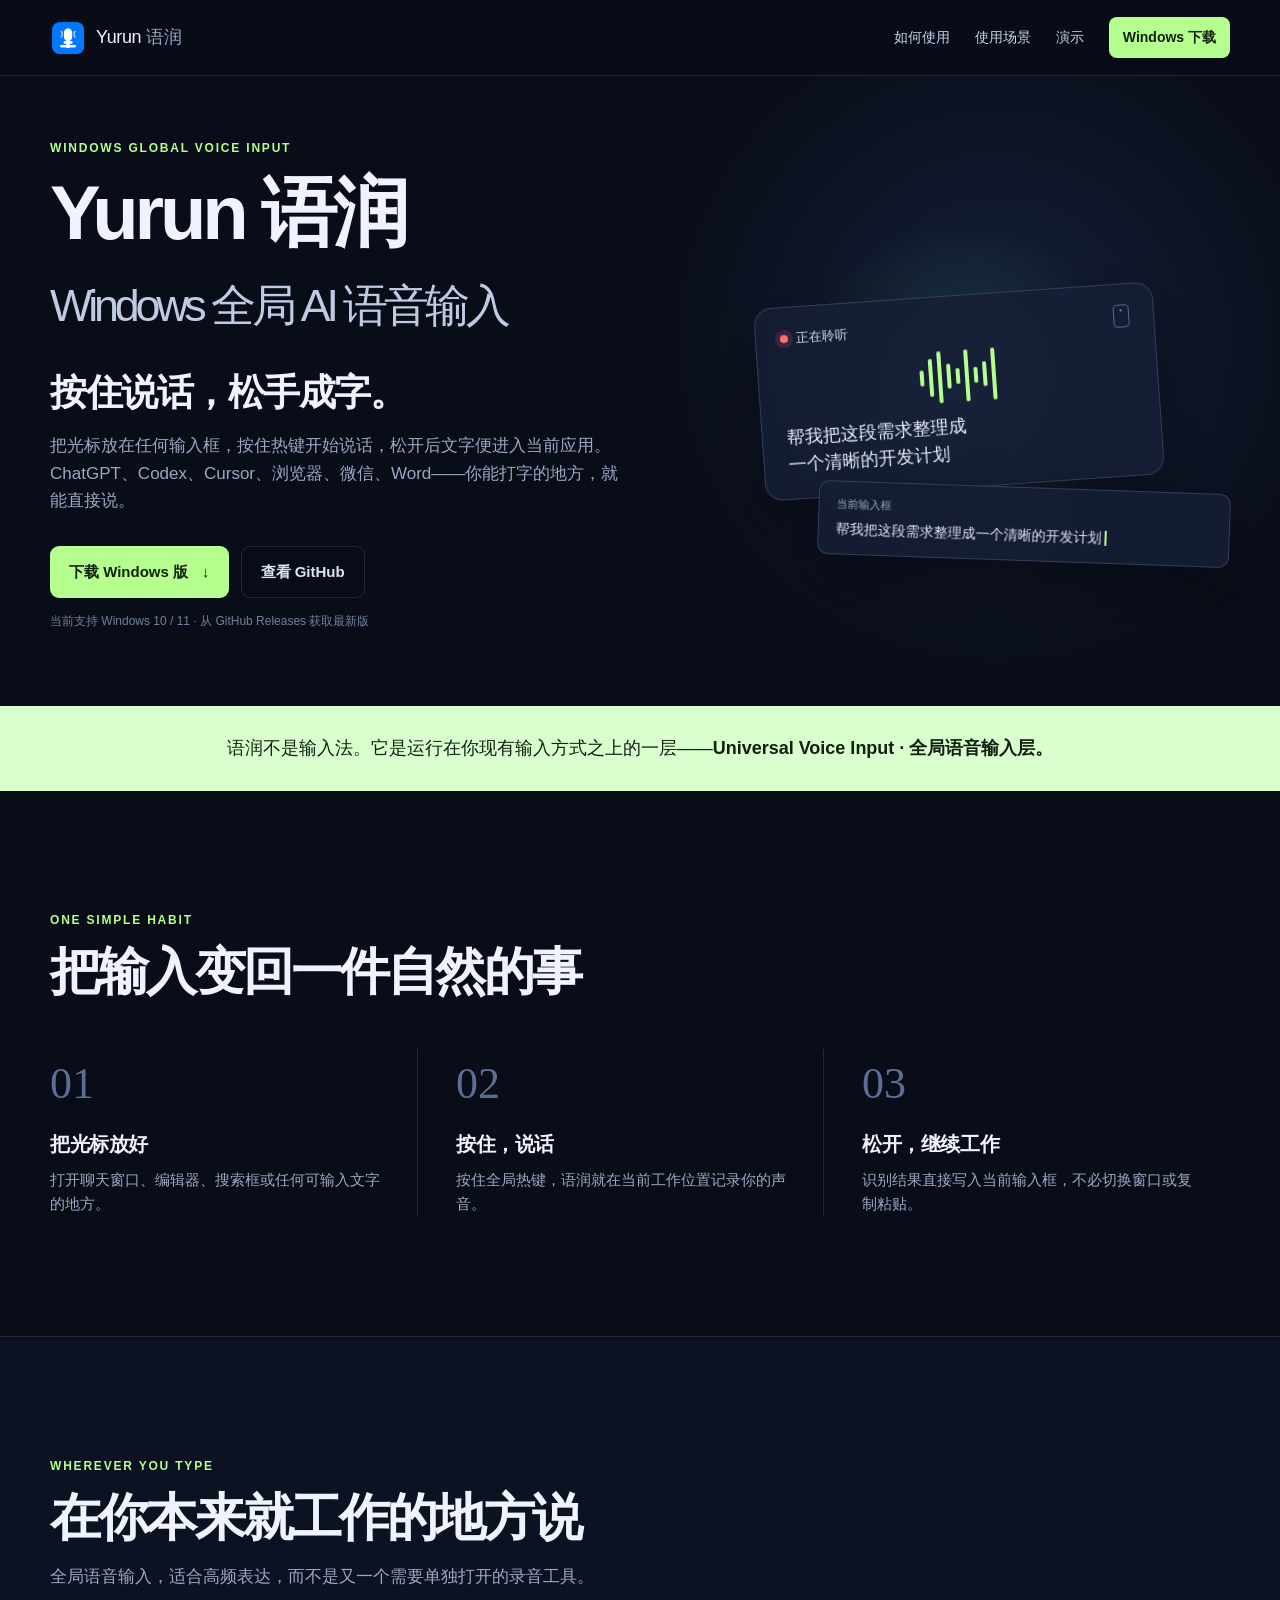
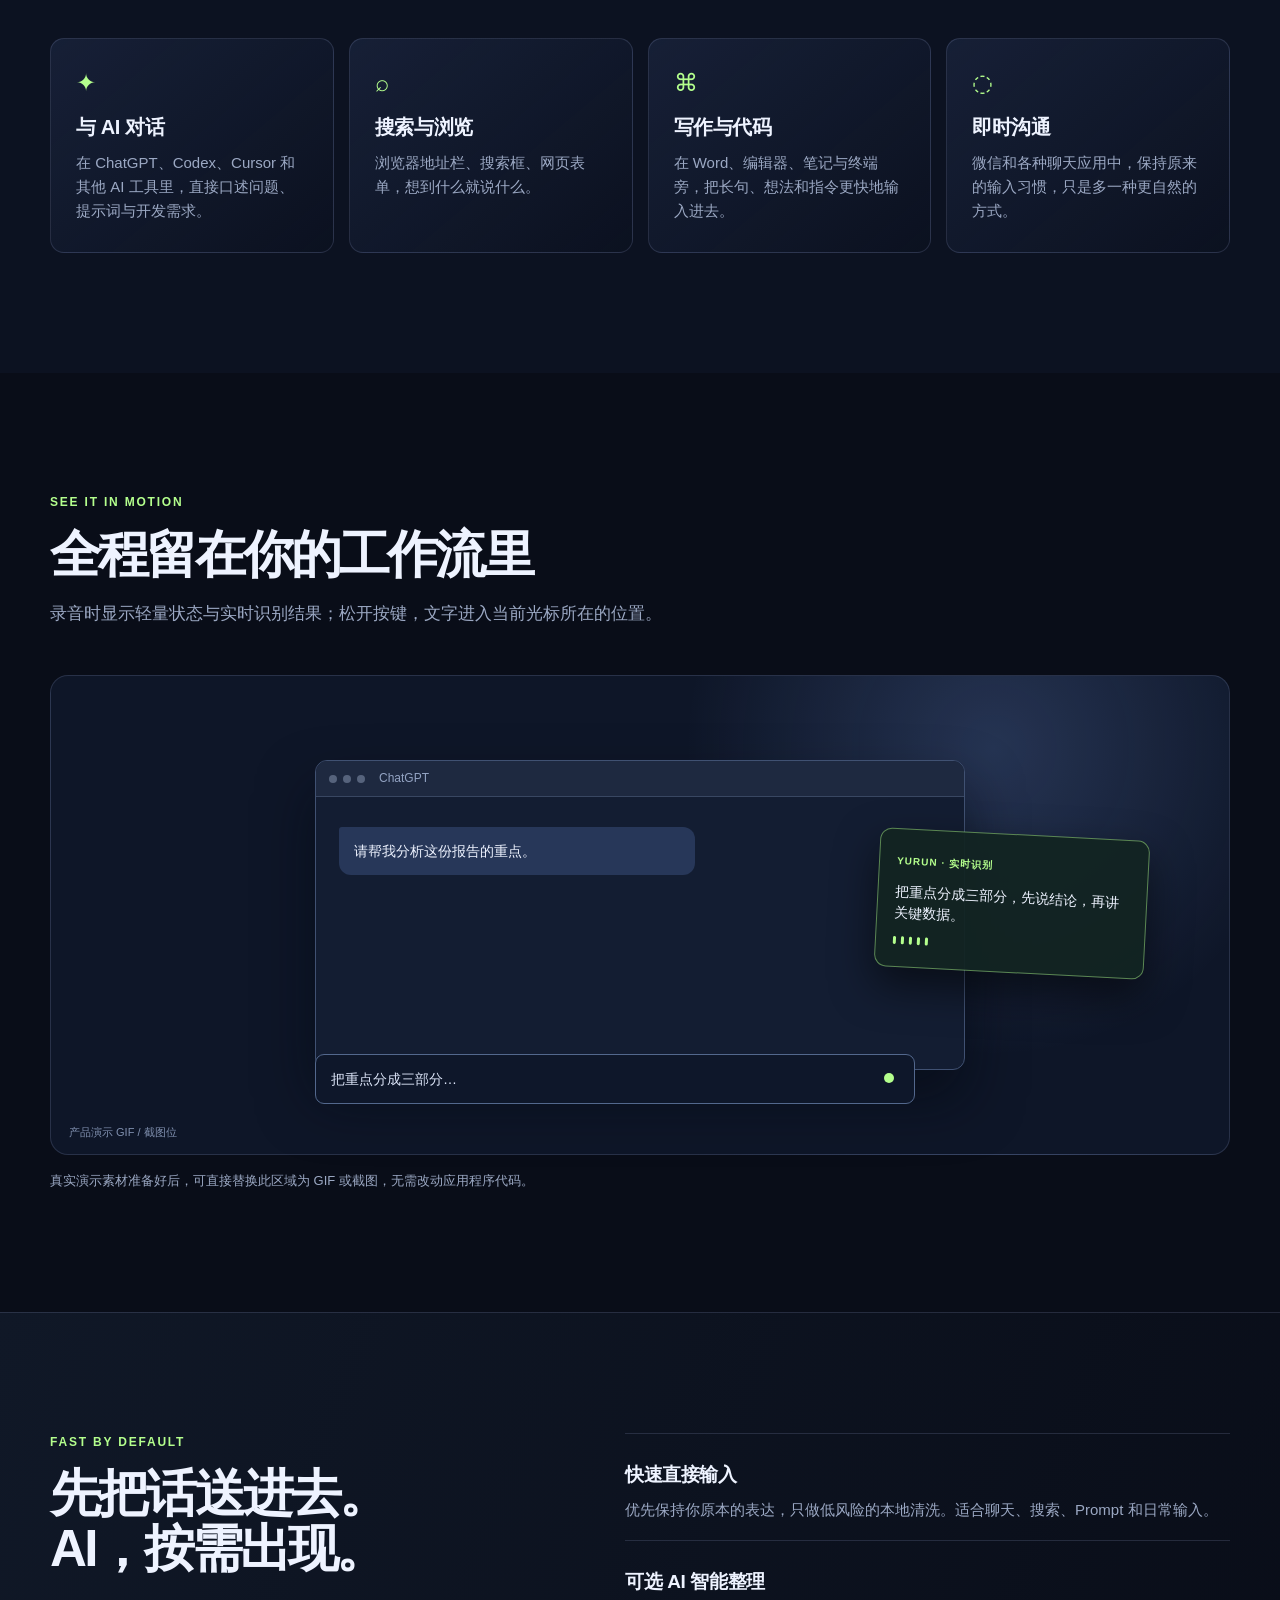
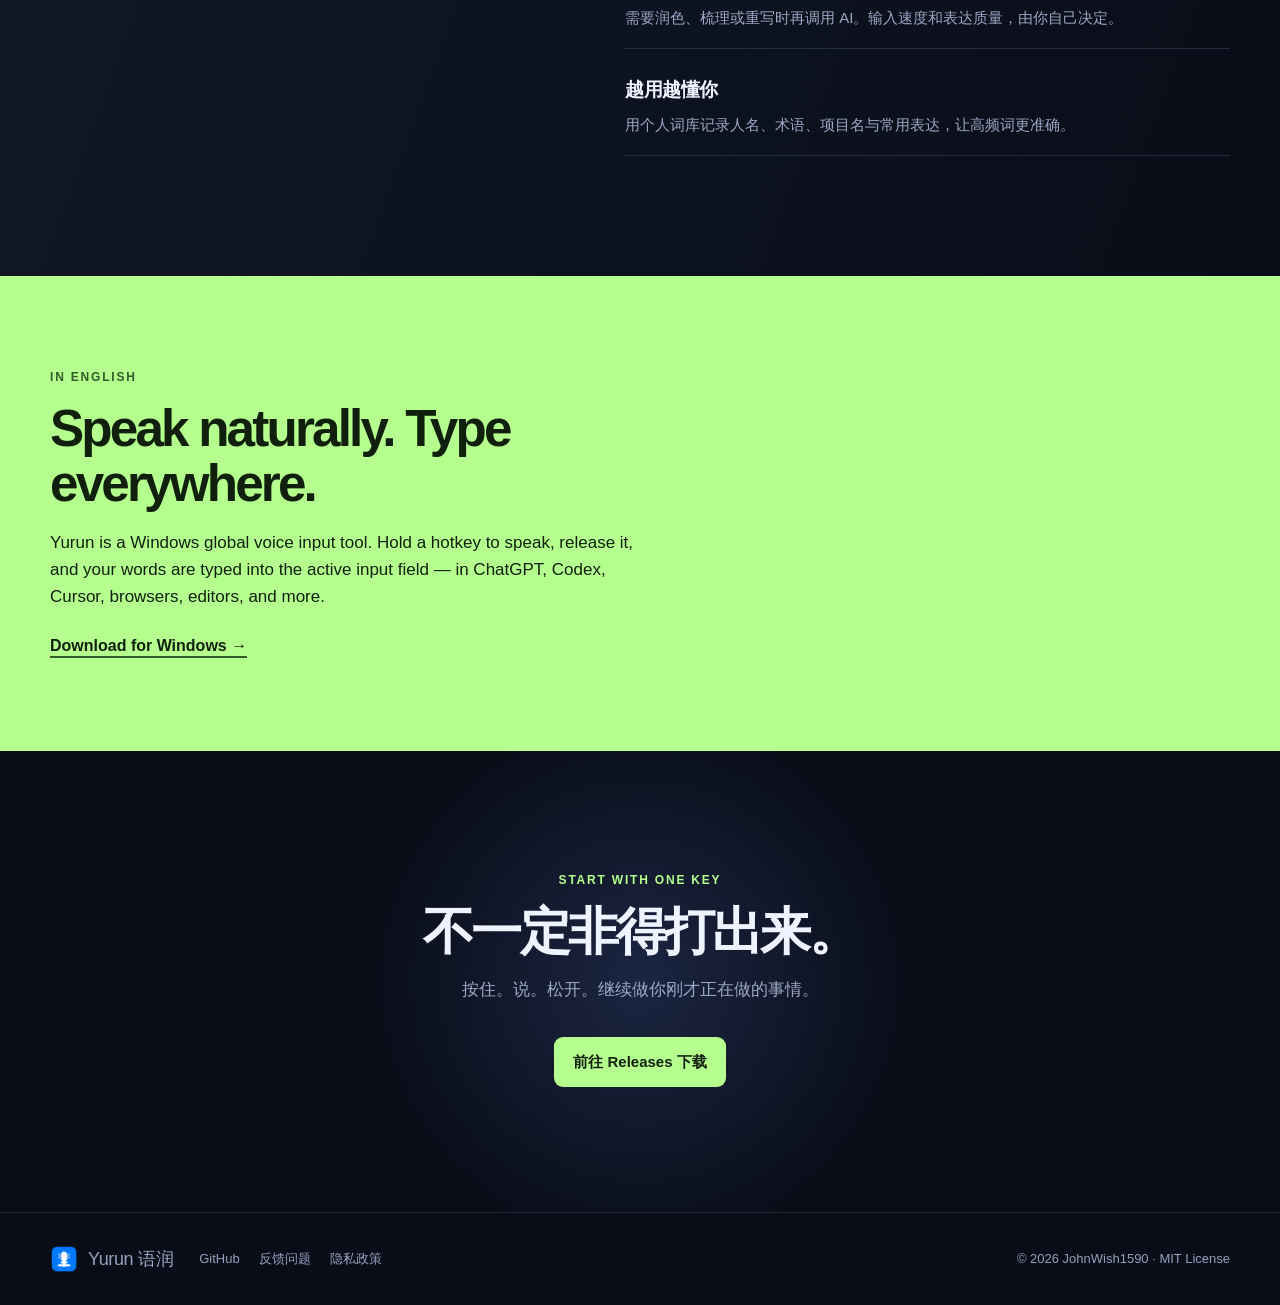
==== website/index.html @ 14eb604f "docs: add GitHub Pages product site" ====
<!doctype html>
<html lang="zh-Hans">
  <head>
    <meta charset="utf-8">
    <meta name="viewport" content="width=device-width, initial-scale=1">
    <meta name="theme-color" content="#0b1020">
    <title>Yurun 语润 — Windows 全局 AI 语音输入</title>
    <meta name="description" content="Yurun 语润是一款 Windows 全局 AI 语音输入工具：按住说话，松手成字。在 ChatGPT、Codex、Cursor、浏览器、微信和任何可输入文字的地方直接使用语音输入。">
    <link rel="canonical" href="https://johnwish1590.github.io/Yurun/">
    <link rel="icon" href="assets/icon.png" type="image/png">
    <meta property="og:type" content="website">
    <meta property="og:site_name" content="Yurun 语润">
    <meta property="og:title" content="Yurun 语润 — Windows 全局 AI 语音输入">
    <meta property="og:description" content="按住说话，松手成字。在 Windows 的任何输入框中使用语音。">
    <meta property="og:url" content="https://johnwish1590.github.io/Yurun/">
    <meta property="og:image" content="https://johnwish1590.github.io/Yurun/assets/icon.png">
    <meta name="twitter:card" content="summary">
    <meta name="twitter:title" content="Yurun 语润 — Windows 全局 AI 语音输入">
    <meta name="twitter:description" content="按住说话，松手成字。在 Windows 的任何输入框中使用语音。">
    <meta name="twitter:image" content="https://johnwish1590.github.io/Yurun/assets/icon.png">
    <link rel="stylesheet" href="styles.css">
    <script type="application/ld+json">
      {
        "@context": "https://schema.org",
        "@type": "SoftwareApplication",
        "name": "Yurun 语润",
        "alternateName": "Yurun",
        "applicationCategory": "UtilitiesApplication",
        "operatingSystem": "Windows 10, Windows 11",
        "description": "A Windows global AI voice input tool. Hold to speak and release to type into the active input field.",
        "url": "https://johnwish1590.github.io/Yurun/",
        "downloadUrl": "https://github.com/JohnWish1590/Yurun/releases/latest",
        "softwareVersion": "1.3.0",
        "image": "https://johnwish1590.github.io/Yurun/assets/icon.png",
        "author": { "@type": "Organization", "name": "JohnWish1590" },
        "license": "https://github.com/JohnWish1590/Yurun/blob/main/LICENSE"
      }
    </script>
  </head>
  <body>
    <header class="site-header">
      <a class="brand" href="#top" aria-label="Yurun 语润首页">
        <img src="assets/icon.png" width="36" height="36" alt="">
        <span>Yurun <b>语润</b></span>
      </a>
      <nav aria-label="主导航">
        <a href="#how-it-works">如何使用</a>
        <a href="#scenes">使用场景</a>
        <a href="#showcase">演示</a>
        <a class="nav-download" href="https://github.com/JohnWish1590/Yurun/releases/latest">Windows 下载</a>
      </nav>
    </header>

    <main id="top">
      <section class="hero" aria-labelledby="hero-title">
        <div class="hero-copy">
          <p class="eyebrow">WINDOWS GLOBAL VOICE INPUT</p>
          <h1 id="hero-title">Yurun 语润<br><span>Windows 全局 AI 语音输入</span></h1>
          <p class="tagline">按住说话，松手成字。</p>
          <p class="lede">把光标放在任何输入框，按住热键开始说话，松开后文字便进入当前应用。ChatGPT、Codex、Cursor、浏览器、微信、Word——你能打字的地方，就能直接说。</p>
          <div class="hero-actions">
            <a class="button button-primary" href="https://github.com/JohnWish1590/Yurun/releases/latest">下载 Windows 版 <span aria-hidden="true">↓</span></a>
            <a class="button button-secondary" href="https://github.com/JohnWish1590/Yurun">查看 GitHub</a>
          </div>
          <p class="fine-print">当前支持 Windows 10 / 11 · 从 GitHub Releases 获取最新版</p>
        </div>
        <div class="hero-visual" aria-label="Yurun 语音输入过程示意">
          <div class="aurora"></div>
          <div class="voice-card">
            <div class="card-top"><span class="record-dot"></span> 正在聆听 <span class="hotkey">`</span></div>
            <div class="wave" aria-hidden="true"><i></i><i></i><i></i><i></i><i></i><i></i><i></i><i></i><i></i></div>
            <p>帮我把这段需求整理成<br>一个清晰的开发计划</p>
          </div>
          <div class="input-card"><span class="input-label">当前输入框</span><span>帮我把这段需求整理成一个清晰的开发计划<span class="cursor"></span></span></div>
        </div>
      </section>

      <section class="principle" aria-label="产品定位">
        <p>语润不是输入法。它是运行在你现有输入方式之上的一层——<strong>Universal Voice Input · 全局语音输入层。</strong></p>
      </section>

      <section id="how-it-works" class="section steps" aria-labelledby="steps-title">
        <div class="section-heading"><p class="eyebrow">ONE SIMPLE HABIT</p><h2 id="steps-title">把输入变回一件自然的事</h2></div>
        <ol>
          <li><span>01</span><h3>把光标放好</h3><p>打开聊天窗口、编辑器、搜索框或任何可输入文字的地方。</p></li>
          <li><span>02</span><h3>按住，说话</h3><p>按住全局热键，语润就在当前工作位置记录你的声音。</p></li>
          <li><span>03</span><h3>松开，继续工作</h3><p>识别结果直接写入当前输入框，不必切换窗口或复制粘贴。</p></li>
        </ol>
      </section>

      <section id="scenes" class="section scenes" aria-labelledby="scenes-title">
        <div class="section-heading"><p class="eyebrow">WHEREVER YOU TYPE</p><h2 id="scenes-title">在你本来就工作的地方说</h2><p>全局语音输入，适合高频表达，而不是又一个需要单独打开的录音工具。</p></div>
        <div class="scene-grid">
          <article><span class="scene-icon">✦</span><h3>与 AI 对话</h3><p>在 ChatGPT、Codex、Cursor 和其他 AI 工具里，直接口述问题、提示词与开发需求。</p></article>
          <article><span class="scene-icon">⌕</span><h3>搜索与浏览</h3><p>浏览器地址栏、搜索框、网页表单，想到什么就说什么。</p></article>
          <article><span class="scene-icon">⌘</span><h3>写作与代码</h3><p>在 Word、编辑器、笔记与终端旁，把长句、想法和指令更快地输入进去。</p></article>
          <article><span class="scene-icon">◌</span><h3>即时沟通</h3><p>微信和各种聊天应用中，保持原来的输入习惯，只是多一种更自然的方式。</p></article>
        </div>
      </section>

      <section id="showcase" class="section showcase" aria-labelledby="showcase-title">
        <div class="section-heading"><p class="eyebrow">SEE IT IN MOTION</p><h2 id="showcase-title">全程留在你的工作流里</h2><p>录音时显示轻量状态与实时识别结果；松开按键，文字进入当前光标所在的位置。</p></div>
        <div class="showcase-frame">
          <!-- Replace this demo panel with website/assets/yurun-demo.gif when a product recording is available. -->
          <div class="demo-window">
            <div class="window-bar"><span></span><span></span><span></span><b>ChatGPT</b></div>
            <div class="chat-bubble">请帮我分析这份报告的重点。</div>
            <div class="demo-composer"><span>把重点分成三部分…</span><i></i></div>
          </div>
          <div class="floating-transcript"><small>YURUN · 实时识别</small><p>把重点分成三部分，先说结论，再讲关键数据。</p><div class="mini-wave"><i></i><i></i><i></i><i></i><i></i></div></div>
          <p class="media-note">产品演示 GIF / 截图位</p>
        </div>
        <p class="caption">真实演示素材准备好后，可直接替换此区域为 GIF 或截图，无需改动应用程序代码。</p>
      </section>

      <section class="section modes" aria-labelledby="modes-title">
        <div><p class="eyebrow">FAST BY DEFAULT</p><h2 id="modes-title">先把话送进去。<br>AI，按需出现。</h2></div>
        <div class="mode-list"><article><h3>快速直接输入</h3><p>优先保持你原本的表达，只做低风险的本地清洗。适合聊天、搜索、Prompt 和日常输入。</p></article><article><h3>可选 AI 智能整理</h3><p>需要润色、梳理或重写时再调用 AI。输入速度和表达质量，由你自己决定。</p></article><article><h3>越用越懂你</h3><p>用个人词库记录人名、术语、项目名与常用表达，让高频词更准确。</p></article></div>
      </section>

      <section class="english" lang="en" aria-labelledby="english-title">
        <p class="eyebrow">IN ENGLISH</p><h2 id="english-title">Speak naturally. Type everywhere.</h2><p>Yurun is a Windows global voice input tool. Hold a hotkey to speak, release it, and your words are typed into the active input field — in ChatGPT, Codex, Cursor, browsers, editors, and more.</p>
        <a href="https://github.com/JohnWish1590/Yurun/releases/latest">Download for Windows <span aria-hidden="true">→</span></a>
      </section>

      <section class="cta" aria-labelledby="cta-title"><p class="eyebrow">START WITH ONE KEY</p><h2 id="cta-title">不一定非得打出来。</h2><p>按住。说。松开。继续做你刚才正在做的事情。</p><a class="button button-primary" href="https://github.com/JohnWish1590/Yurun/releases/latest">前往 Releases 下载</a></section>
    </main>
    <footer><a class="brand" href="#top"><img src="assets/icon.png" width="28" height="28" alt=""><span>Yurun <b>语润</b></span></a><div><a href="https://github.com/JohnWish1590/Yurun">GitHub</a><a href="https://github.com/JohnWish1590/Yurun/issues">反馈问题</a><a href="https://github.com/JohnWish1590/Yurun/blob/main/PRIVACY.md">隐私政策</a></div><p>© 2026 JohnWish1590 · MIT License</p></footer>
  </body>
</html>
---- website/styles.css ----
:root{--ink:#eef3ff;--muted:#9ba8c3;--line:rgba(184,202,255,.15);--bg:#090d18;--surface:#111827;--lime:#b4ff8d;--blue:#82aaff}*{box-sizing:border-box}html{scroll-behavior:smooth}body{margin:0;background:var(--bg);color:var(--ink);font-family:"Segoe UI","Microsoft YaHei",sans-serif;line-height:1.6}a{color:inherit;text-decoration:none}.site-header,main>section,footer{padding-left:max(24px,calc((100vw - 1180px)/2));padding-right:max(24px,calc((100vw - 1180px)/2))}.site-header{height:76px;display:flex;align-items:center;justify-content:space-between;border-bottom:1px solid var(--line);background:rgba(9,13,24,.85);backdrop-filter:blur(14px);position:sticky;z-index:5;top:0}.brand{display:inline-flex;align-items:center;gap:10px;font-size:18px;letter-spacing:-.02em}.brand img{border-radius:9px}.brand b{font-weight:500;color:var(--muted)}nav{display:flex;align-items:center;gap:25px;font-size:14px;color:#c8d3ec}nav a:not(.nav-download):hover,footer a:hover{color:var(--lime)}.nav-download{padding:9px 14px;background:var(--lime);color:#10200d;border-radius:8px;font-weight:700}.hero{min-height:630px;display:grid;grid-template-columns:1.05fr .95fr;gap:40px;align-items:center;overflow:hidden;background:radial-gradient(circle at 78% 42%,rgba(68,103,191,.2),transparent 33%)}.hero-copy{max-width:640px}.eyebrow{color:var(--lime);font-size:12px;letter-spacing:.15em;font-weight:700;margin:0 0 14px}.hero h1,.section h2,.english h2,.cta h2{margin:0;letter-spacing:-.055em;line-height:1.08}.hero h1{font-size:clamp(46px,6vw,76px)}.hero h1 span{color:#bfcbe2;font-size:.59em;font-weight:500}.tagline{font-size:clamp(26px,3vw,37px);letter-spacing:-.04em;margin:27px 0 10px;font-weight:650}.lede{color:var(--muted);font-size:17px;max-width:570px;margin:0}.hero-actions{display:flex;gap:12px;margin-top:32px;flex-wrap:wrap}.button{display:inline-flex;gap:14px;align-items:center;justify-content:center;border-radius:9px;padding:13px 19px;font-weight:700;font-size:15px;transition:transform .2s}.button:hover{transform:translateY(-2px)}.button-primary{background:var(--lime);color:#13200e}.button-secondary{border:1px solid var(--line);color:#dce5f8}.fine-print{font-size:12px;color:#73819e;margin-top:14px}.hero-visual{height:420px;position:relative;display:grid;place-items:center}.aurora{position:absolute;width:360px;height:360px;border-radius:50%;background:radial-gradient(circle,rgba(120,165,255,.3),rgba(92,255,175,.08) 35%,transparent 68%);filter:blur(4px)}.voice-card,.input-card{position:relative;border:1px solid rgba(193,211,255,.18);background:rgba(20,29,51,.9);box-shadow:0 25px 70px rgba(0,0,0,.42);backdrop-filter:blur(18px)}.voice-card{width:min(400px,90%);border-radius:18px;padding:20px 24px;transform:rotate(-4deg)}.card-top{display:flex;gap:8px;align-items:center;font-size:13px;color:#d5ddf1}.record-dot{height:8px;width:8px;border-radius:50%;background:#ff7171;box-shadow:0 0 0 5px rgba(255,113,113,.14)}.hotkey{margin-left:auto;border:1px solid #596685;border-radius:4px;padding:0 5px}.wave,.mini-wave{height:52px;display:flex;align-items:center;justify-content:center;gap:5px;margin:11px 0}.wave i,.mini-wave i{display:block;width:4px;background:var(--lime);border-radius:8px;animation:pulse 1.1s infinite alternate}.wave i:nth-child(2n){height:38px;animation-delay:.2s}.wave i:nth-child(3n){height:52px;animation-delay:.45s}.wave i:nth-child(4n){height:25px;animation-delay:.65s}.wave i{height:16px}.voice-card p{margin:4px 0 0;font-size:18px;line-height:1.5}.input-card{position:absolute;right:0;bottom:40px;width:76%;padding:14px 17px;border-radius:11px;font-size:14px;color:#e4eafa;transform:rotate(2deg)}.input-label{display:block;color:var(--muted);font-size:11px;margin-bottom:4px}.cursor{display:inline-block;height:15px;border-left:2px solid var(--lime);margin-left:3px;vertical-align:-3px;animation:blink .8s infinite}.principle{background:#d9ffcf;color:#11200f;padding-top:28px;padding-bottom:28px;text-align:center;font-size:18px}.principle p{max-width:870px;margin:0 auto}.section{padding-top:120px;padding-bottom:120px}.section-heading{max-width:650px}.section h2,.english h2,.cta h2{font-size:clamp(34px,4vw,54px)}.section-heading>p:last-child{color:var(--muted);font-size:17px;margin:18px 0 0}.steps{border-bottom:1px solid var(--line)}.steps ol{padding:50px 0 0;margin:0;display:grid;grid-template-columns:repeat(3,1fr);gap:38px;list-style:none}.steps li{padding-right:25px;border-right:1px solid var(--line)}.steps li:last-child{border:0}.steps li>span{font-family:Georgia,serif;font-size:44px;color:#5c6e95}.steps h3,.scene-grid h3,.mode-list h3{margin:8px 0;font-size:20px;letter-spacing:-.02em}.steps li p,.scene-grid p,.mode-list p{margin:0;color:var(--muted);font-size:15px}.scenes{background:#0c1221}.scene-grid{display:grid;grid-template-columns:repeat(4,1fr);gap:15px;margin-top:48px}.scene-grid article{border:1px solid var(--line);border-radius:14px;padding:25px;min-height:215px;background:linear-gradient(140deg,rgba(53,72,117,.26),rgba(9,13,24,.1))}.scene-icon{color:var(--lime);font-size:24px}.showcase{overflow:hidden}.showcase-frame{height:480px;position:relative;margin-top:48px;border-radius:18px;border:1px solid var(--line);background:radial-gradient(circle at 80% 15%,rgba(131,171,255,.2),transparent 30%),#0e1628;display:flex;align-items:center;justify-content:center}.demo-window{height:310px;width:min(650px,82%);border:1px solid #405172;border-radius:12px;background:#131d32;box-shadow:0 30px 55px #04071080;overflow:hidden}.window-bar{height:36px;background:#1e2940;border-bottom:1px solid #394762;color:#93a3c2;font-size:12px;display:flex;align-items:center;gap:6px;padding:0 13px}.window-bar span{width:8px;height:8px;background:#56637c;border-radius:50%}.window-bar b{font-weight:500;margin-left:8px}.chat-bubble{margin:30px 23px;width:55%;padding:13px 15px;background:#273759;border-radius:3px 12px 12px 12px;font-size:14px}.demo-composer{position:absolute;bottom:50px;left:calc(50% - min(325px,41%));width:min(600px,74%);border:1px solid #53688d;border-radius:9px;background:#0e172a;color:#dce5f8;padding:13px 15px;font-size:14px}.demo-composer i{float:right;width:10px;height:10px;margin:5px;background:var(--lime);border-radius:50%}.floating-transcript{position:absolute;right:7%;top:33%;width:270px;border:1px solid rgba(180,255,141,.45);border-radius:12px;padding:17px;background:rgba(18,36,34,.95);box-shadow:0 18px 42px #0008;transform:rotate(3deg)}.floating-transcript small{font-weight:700;color:var(--lime);letter-spacing:.1em;font-size:10px}.floating-transcript p{font-size:14px;line-height:1.5;margin:9px 0}.mini-wave{justify-content:flex-start;height:17px;margin:0}.mini-wave i{width:3px;height:8px}.media-note{position:absolute;left:18px;bottom:12px;font-size:11px;color:#8191b0;margin:0}.caption{color:var(--muted);font-size:13px;margin:16px 0 0}.modes{display:grid;grid-template-columns:.9fr 1.1fr;gap:80px;border-top:1px solid var(--line);background:linear-gradient(110deg,#101827,#090d18)}.mode-list{border-top:1px solid var(--line)}.mode-list article{padding:18px 0;border-bottom:1px solid var(--line)}.mode-list h3{font-size:19px}.english{padding-top:92px;padding-bottom:92px;background:#b4ff8d;color:#10200d}.english h2{max-width:680px}.english>p:not(.eyebrow){max-width:600px;font-size:17px;margin:17px 0 23px}.english .eyebrow{color:#315b28}.english a{font-weight:800;border-bottom:2px solid #315b28;padding-bottom:2px}.cta{text-align:center;padding-top:120px;padding-bottom:125px;background:radial-gradient(circle at center,rgba(112,147,255,.18),transparent 40%)}.cta p:not(.eyebrow){color:var(--muted);font-size:17px}.cta .button{margin-top:16px}footer{padding-top:32px;padding-bottom:32px;border-top:1px solid var(--line);display:flex;align-items:center;gap:26px;color:#94a1bc;font-size:13px}footer>div{display:flex;gap:19px}footer p{margin:0 0 0 auto}@keyframes pulse{to{transform:scaleY(.35);opacity:.5}}@keyframes blink{50%{opacity:0}}@media(max-width:800px){.site-header{height:65px}.site-header nav a:not(.nav-download){display:none}.hero{grid-template-columns:1fr;padding-top:72px;padding-bottom:55px;min-height:auto}.hero-visual{height:335px}.steps ol,.scene-grid,.modes{grid-template-columns:1fr}.steps li{border-right:0;border-bottom:1px solid var(--line);padding:0 0 24px}.steps li:last-child{border:0}.section{padding-top:76px;padding-bottom:76px}.scene-grid{margin-top:33px}.showcase-frame{height:380px}.floating-transcript{right:3%;top:21%;width:210px}.demo-composer{bottom:42px}.modes{gap:38px}.english{padding-top:70px;padding-bottom:70px}footer{flex-wrap:wrap}footer p{margin-left:0;width:100%}}@media(max-width:500px){.hero h1{font-size:45px}.hero-visual{margin:0 -10px}.voice-card{padding:16px}.input-card{bottom:17px}.showcase-frame{height:330px}.demo-window{height:240px}.floating-transcript{top:19%;right:2%;width:180px;padding:12px}.floating-transcript p{font-size:12px}.demo-composer{left:9%;width:82%;bottom:34px;font-size:12px}.chat-bubble{margin:20px 14px;font-size:12px}footer>div{width:100%;flex-wrap:wrap}}
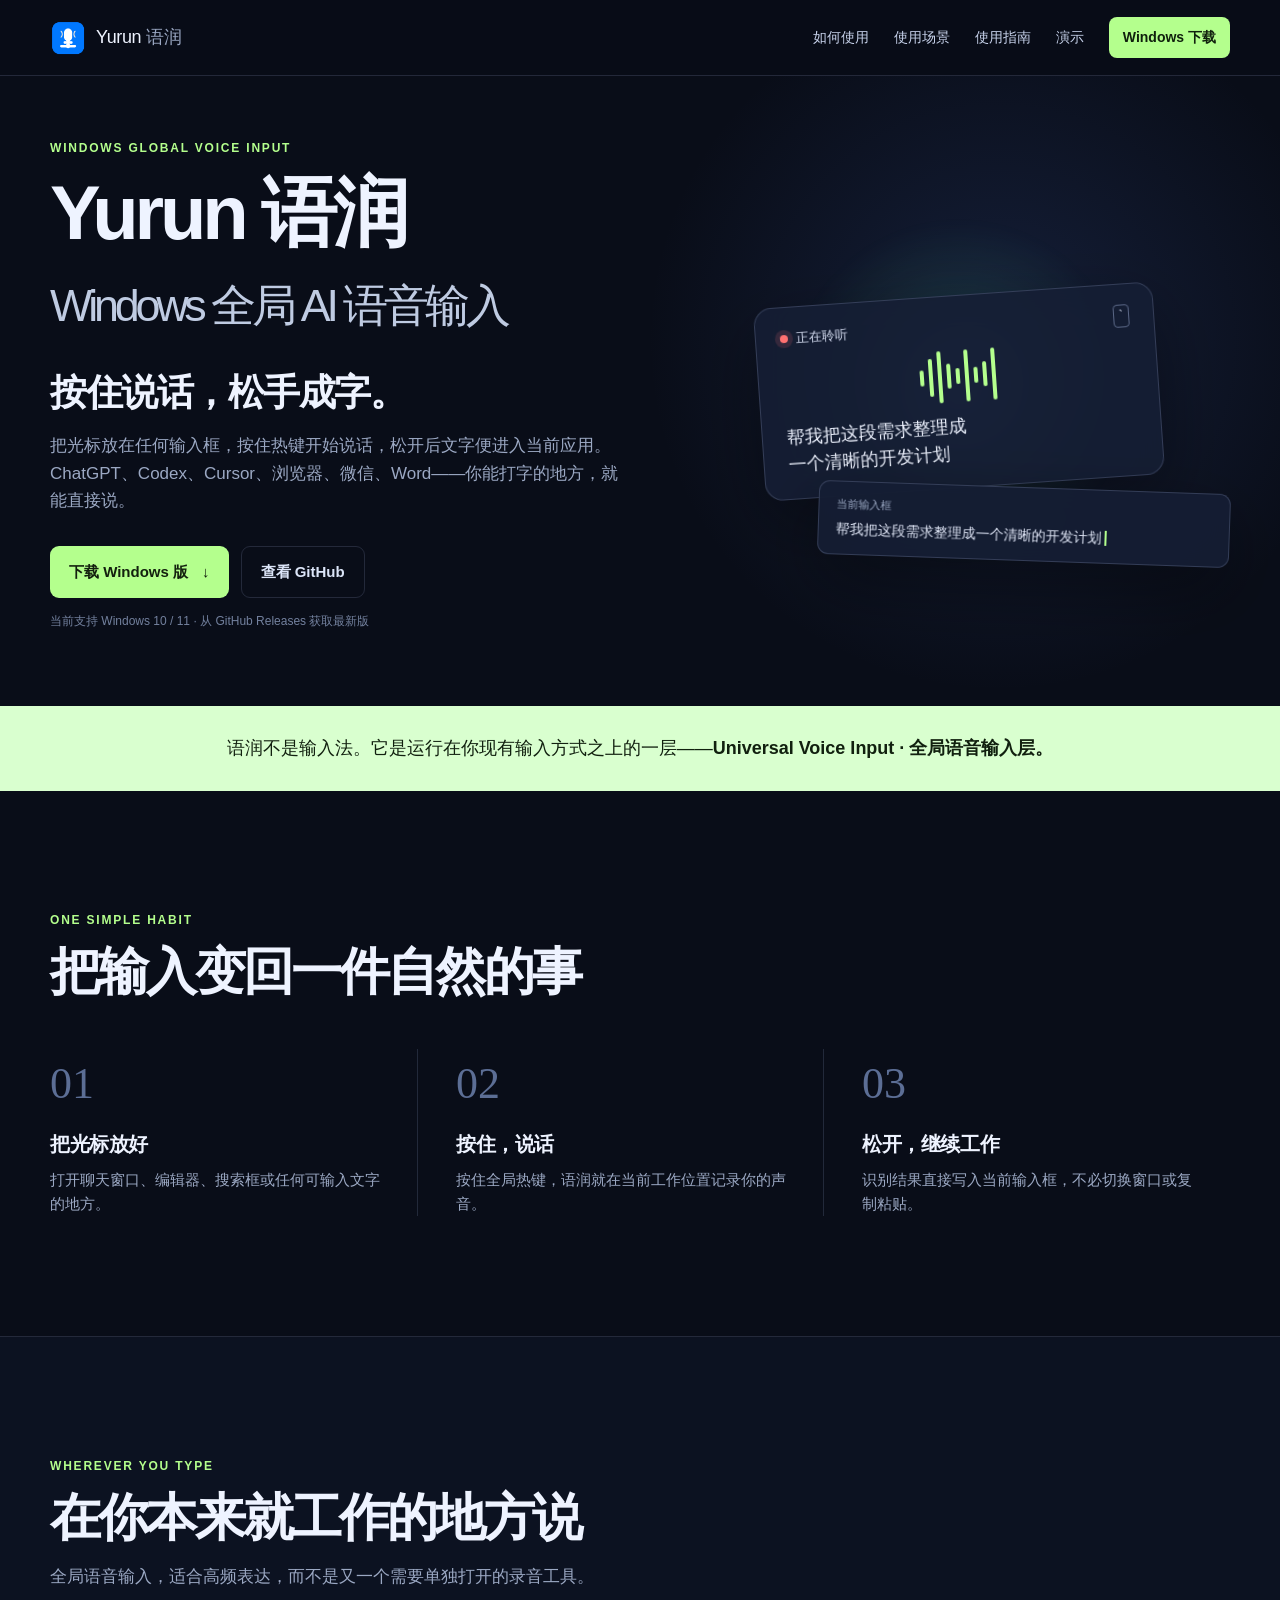
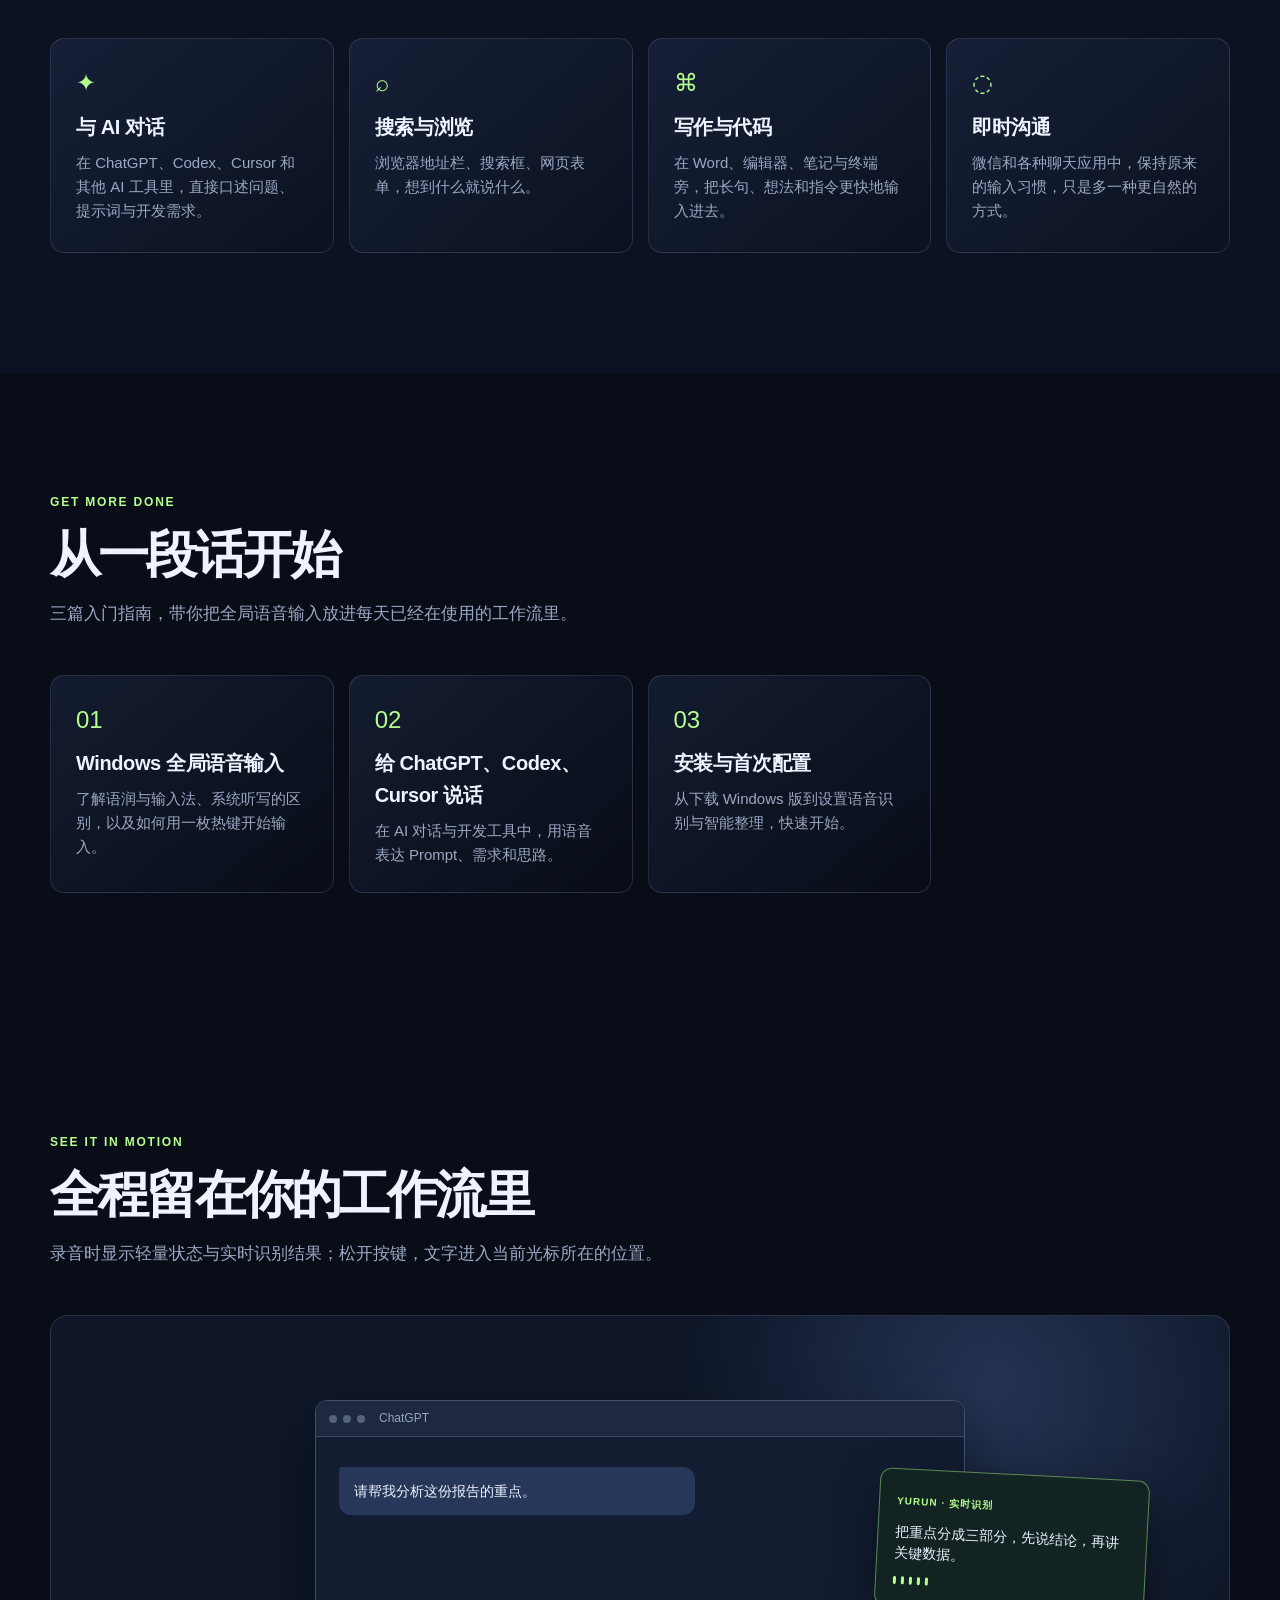
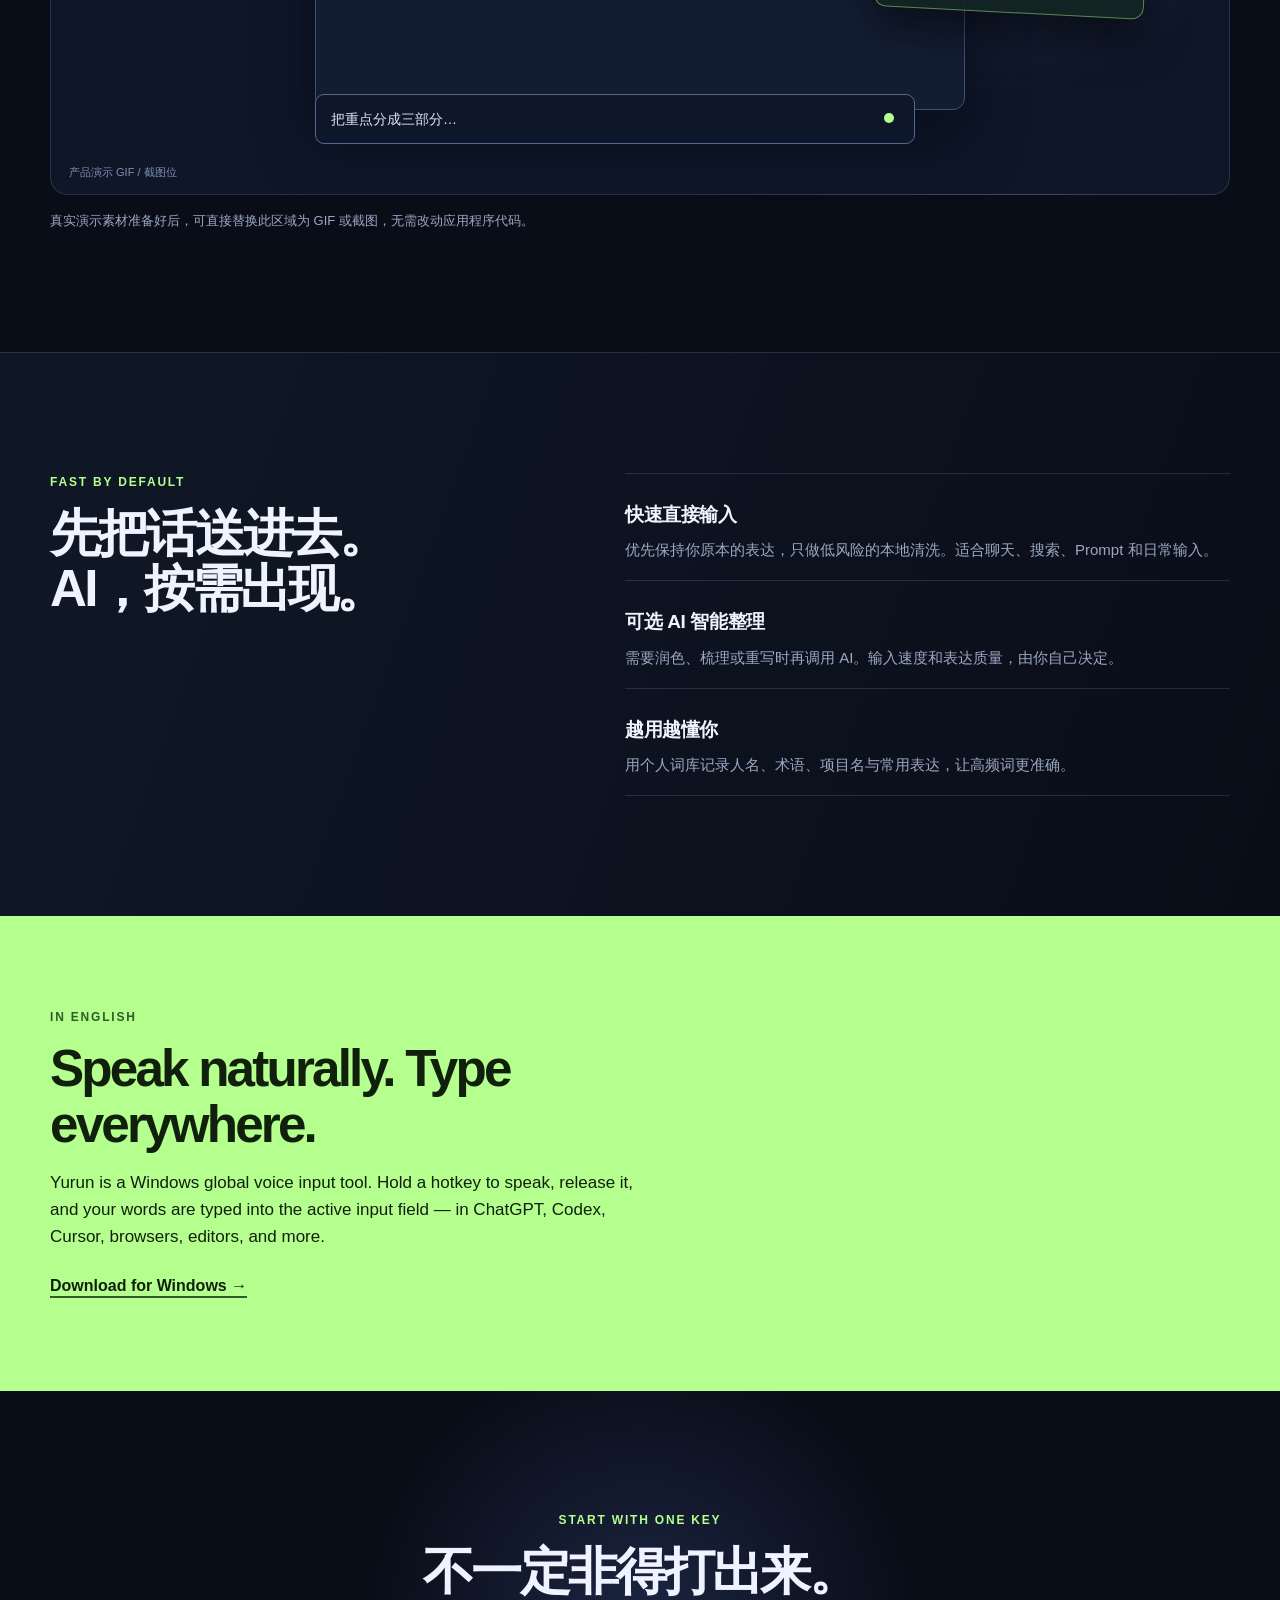
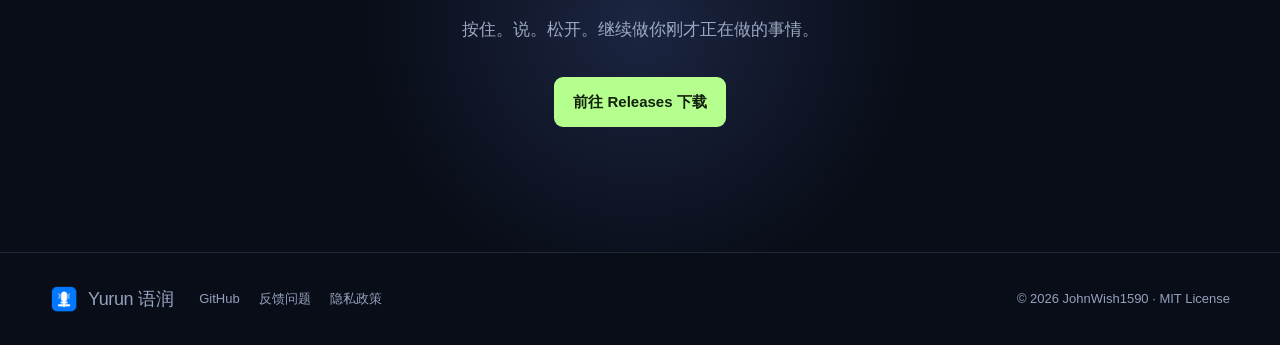
==== commit 310dca7b: "docs: add search-friendly product guides" ====
--- a/website/index.html
+++ b/website/index.html
@@ -46,6 +46,7 @@
       <nav aria-label="主导航">
         <a href="#how-it-works">如何使用</a>
         <a href="#scenes">使用场景</a>
+        <a href="#guides">使用指南</a>
         <a href="#showcase">演示</a>
         <a class="nav-download" href="https://github.com/JohnWish1590/Yurun/releases/latest">Windows 下载</a>
       </nav>
@@ -98,6 +99,15 @@
         </div>
       </section>
 
+      <section id="guides" class="section" aria-labelledby="guides-title">
+        <div class="section-heading"><p class="eyebrow">GET MORE DONE</p><h2 id="guides-title">从一段话开始</h2><p>三篇入门指南，带你把全局语音输入放进每天已经在使用的工作流里。</p></div>
+        <div class="scene-grid">
+          <article><span class="scene-icon">01</span><h3><a href="windows-global-voice-input.html">Windows 全局语音输入</a></h3><p>了解语润与输入法、系统听写的区别，以及如何用一枚热键开始输入。</p></article>
+          <article><span class="scene-icon">02</span><h3><a href="chatgpt-codex-cursor-voice-input.html">给 ChatGPT、Codex、Cursor 说话</a></h3><p>在 AI 对话与开发工具中，用语音表达 Prompt、需求和思路。</p></article>
+          <article><span class="scene-icon">03</span><h3><a href="yurun-windows-setup.html">安装与首次配置</a></h3><p>从下载 Windows 版到设置语音识别与智能整理，快速开始。</p></article>
+        </div>
+      </section>
+
       <section id="showcase" class="section showcase" aria-labelledby="showcase-title">
         <div class="section-heading"><p class="eyebrow">SEE IT IN MOTION</p><h2 id="showcase-title">全程留在你的工作流里</h2><p>录音时显示轻量状态与实时识别结果；松开按键，文字进入当前光标所在的位置。</p></div>
         <div class="showcase-frame">
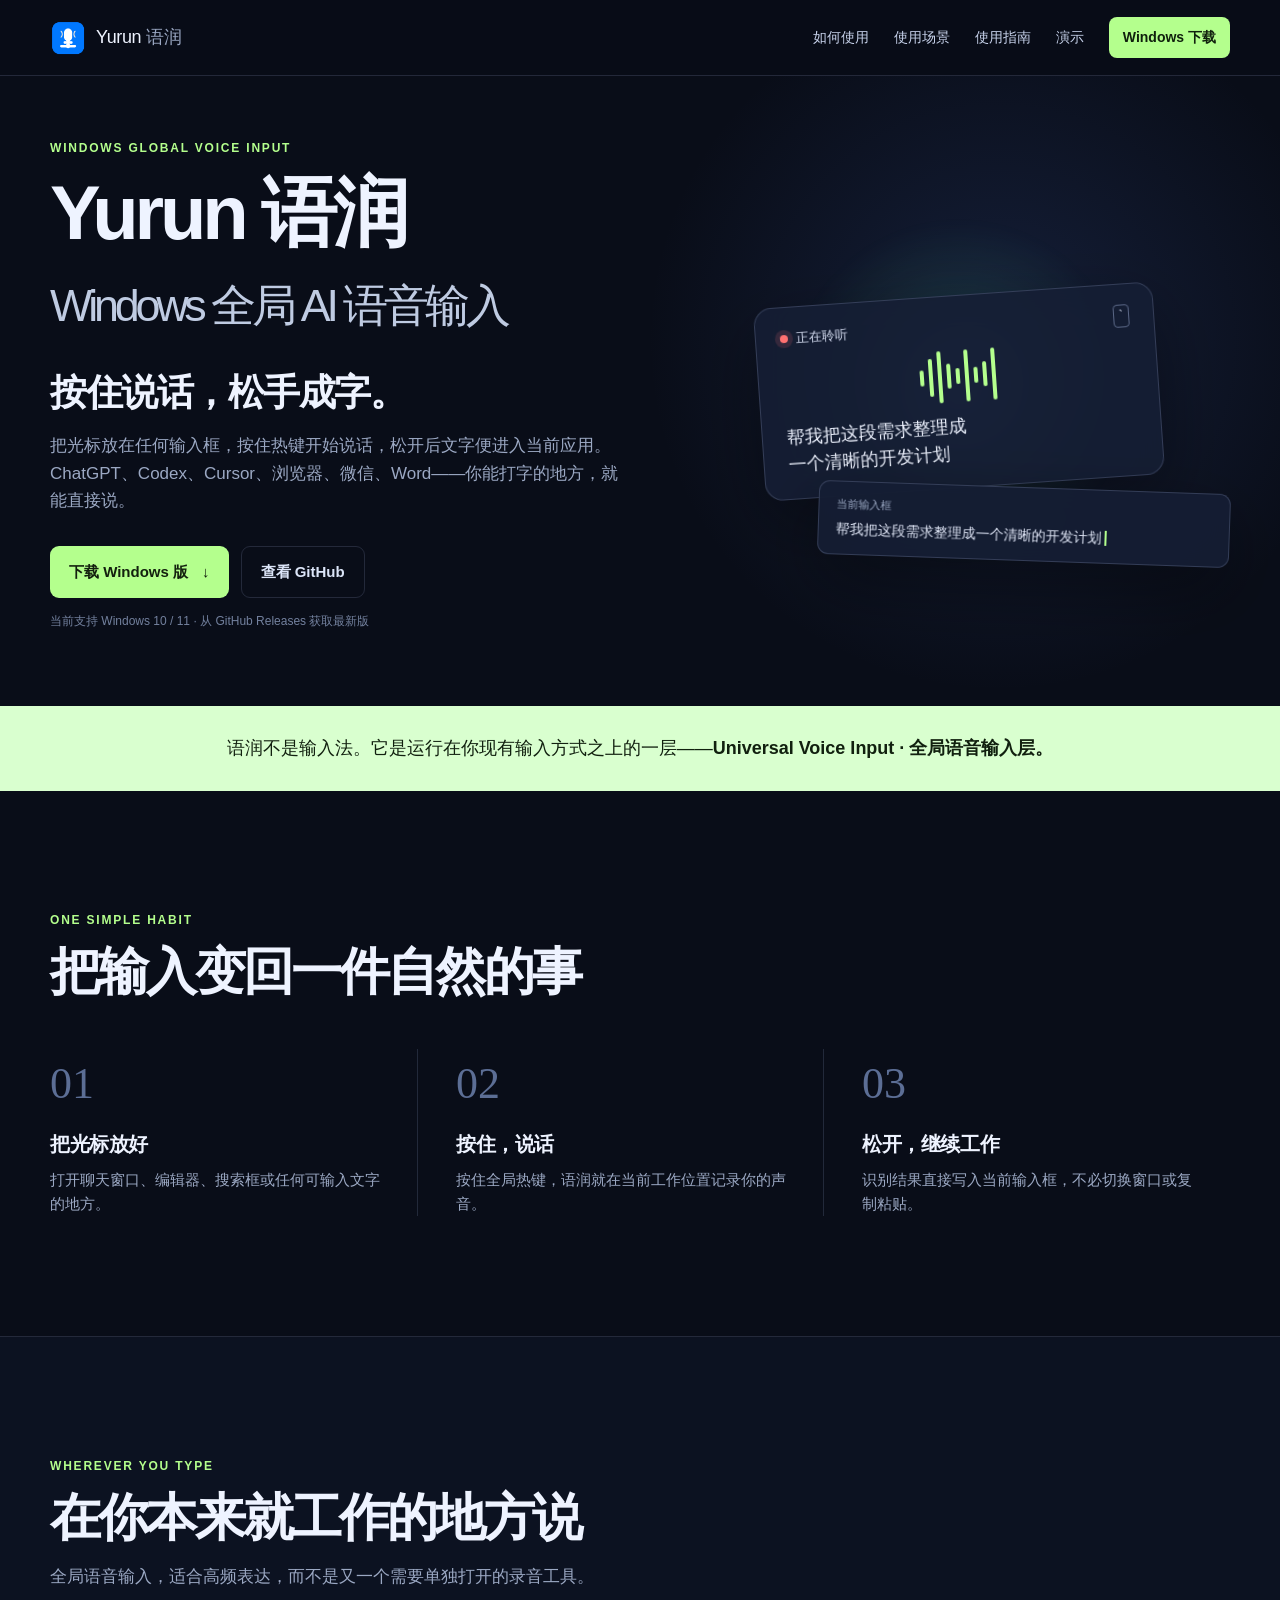
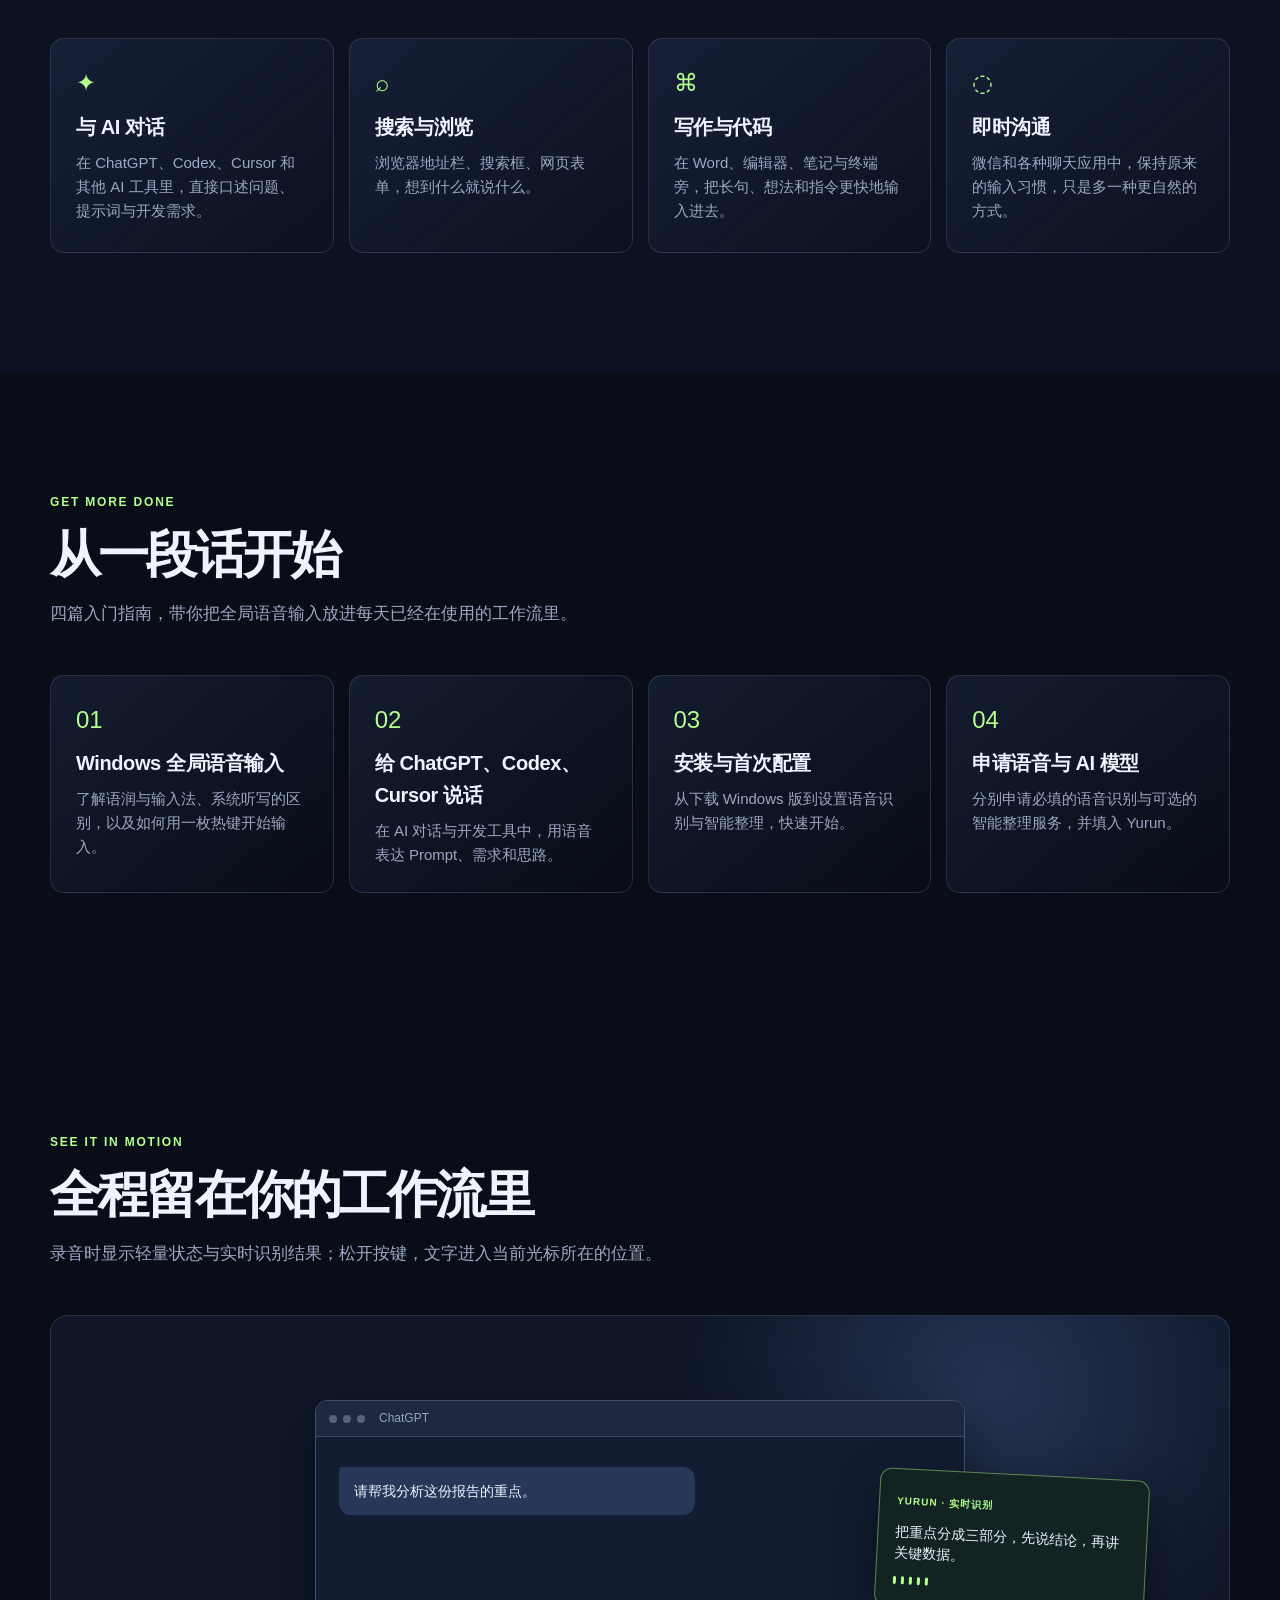
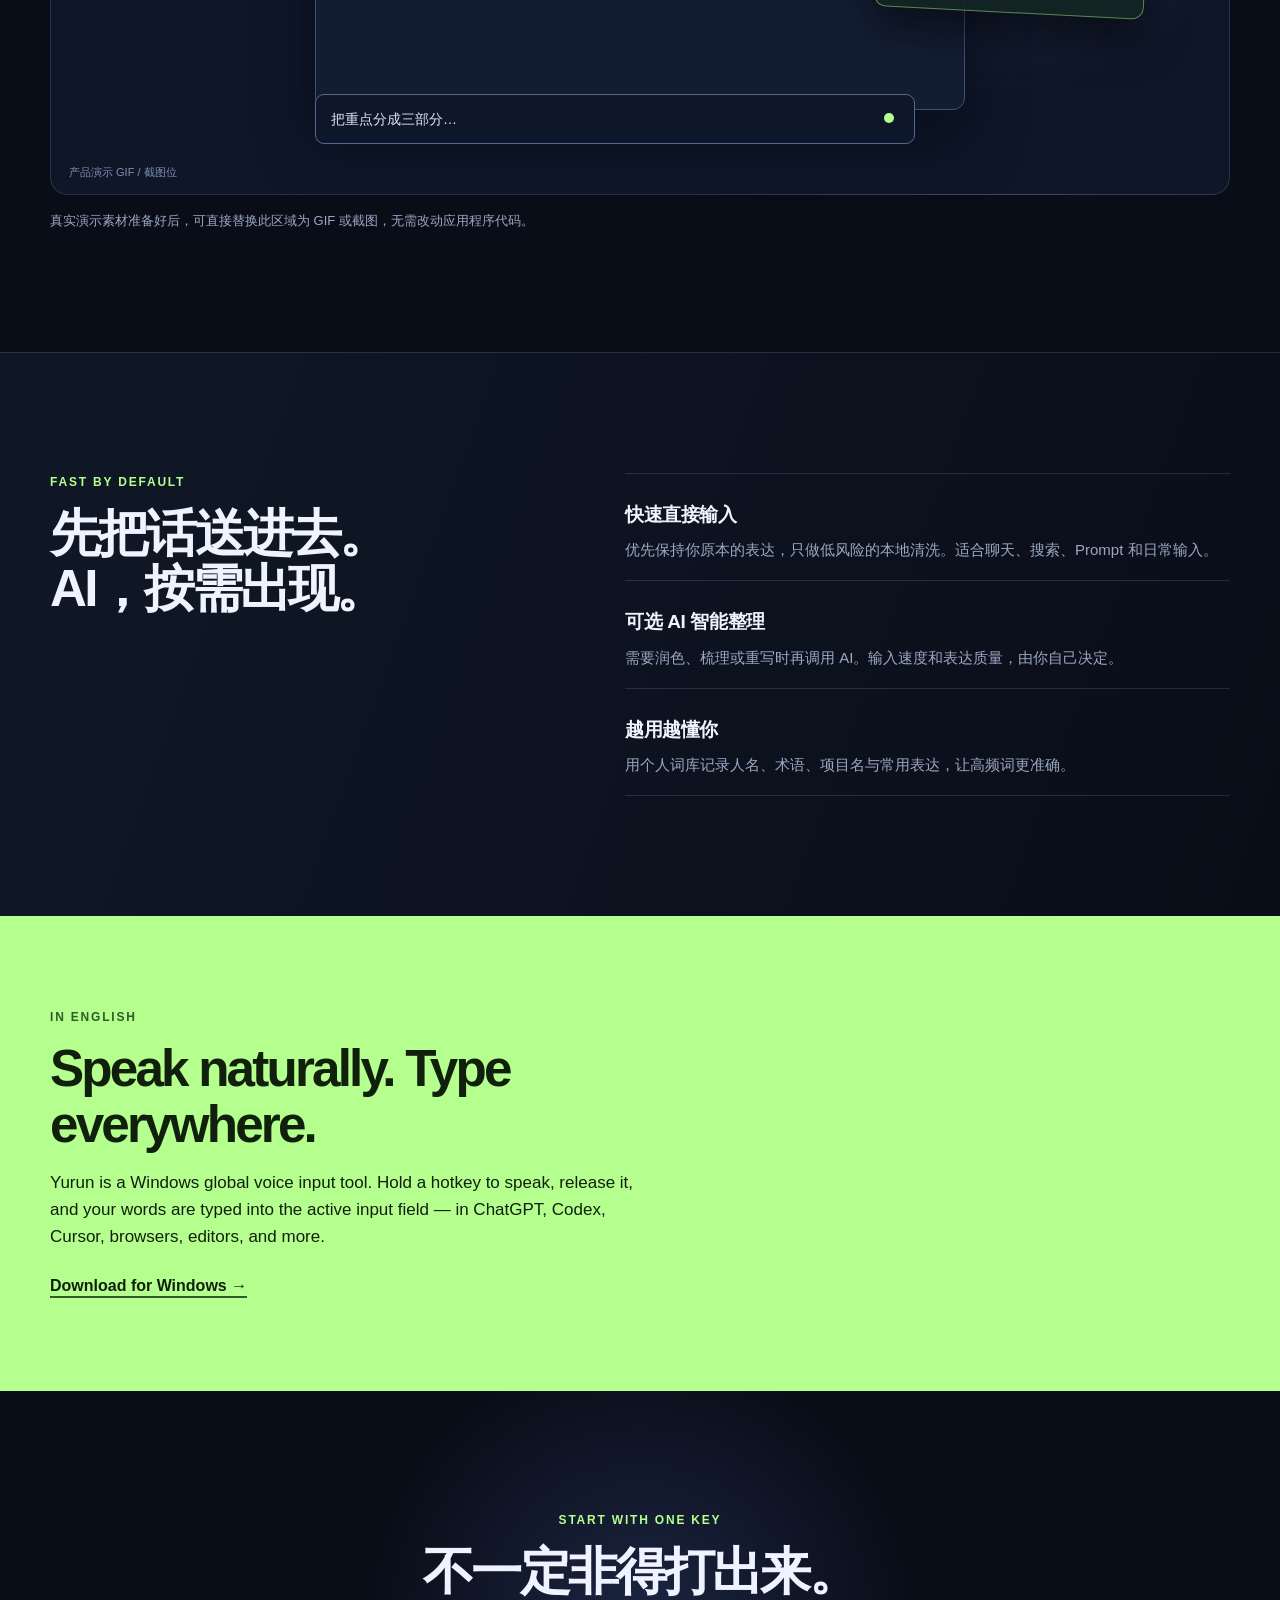
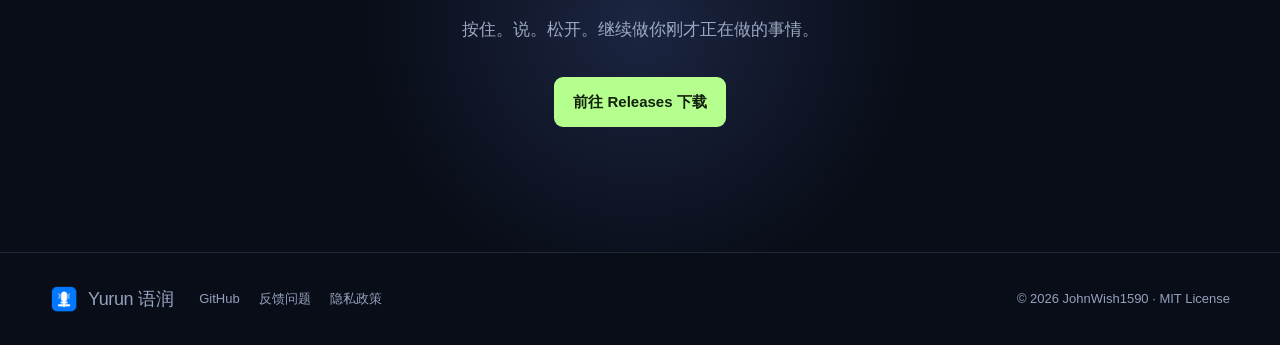
==== commit e8d5d9d0: "docs: add model application and setup guide" ====
--- a/website/index.html
+++ b/website/index.html
@@ -100,11 +100,12 @@
       </section>
 
       <section id="guides" class="section" aria-labelledby="guides-title">
-        <div class="section-heading"><p class="eyebrow">GET MORE DONE</p><h2 id="guides-title">从一段话开始</h2><p>三篇入门指南，带你把全局语音输入放进每天已经在使用的工作流里。</p></div>
+        <div class="section-heading"><p class="eyebrow">GET MORE DONE</p><h2 id="guides-title">从一段话开始</h2><p>四篇入门指南，带你把全局语音输入放进每天已经在使用的工作流里。</p></div>
         <div class="scene-grid">
           <article><span class="scene-icon">01</span><h3><a href="windows-global-voice-input.html">Windows 全局语音输入</a></h3><p>了解语润与输入法、系统听写的区别，以及如何用一枚热键开始输入。</p></article>
           <article><span class="scene-icon">02</span><h3><a href="chatgpt-codex-cursor-voice-input.html">给 ChatGPT、Codex、Cursor 说话</a></h3><p>在 AI 对话与开发工具中，用语音表达 Prompt、需求和思路。</p></article>
           <article><span class="scene-icon">03</span><h3><a href="yurun-windows-setup.html">安装与首次配置</a></h3><p>从下载 Windows 版到设置语音识别与智能整理，快速开始。</p></article>
+          <article><span class="scene-icon">04</span><h3><a href="yurun-model-setup.html">申请语音与 AI 模型</a></h3><p>分别申请必填的语音识别与可选的智能整理服务，并填入 Yurun。</p></article>
         </div>
       </section>
 
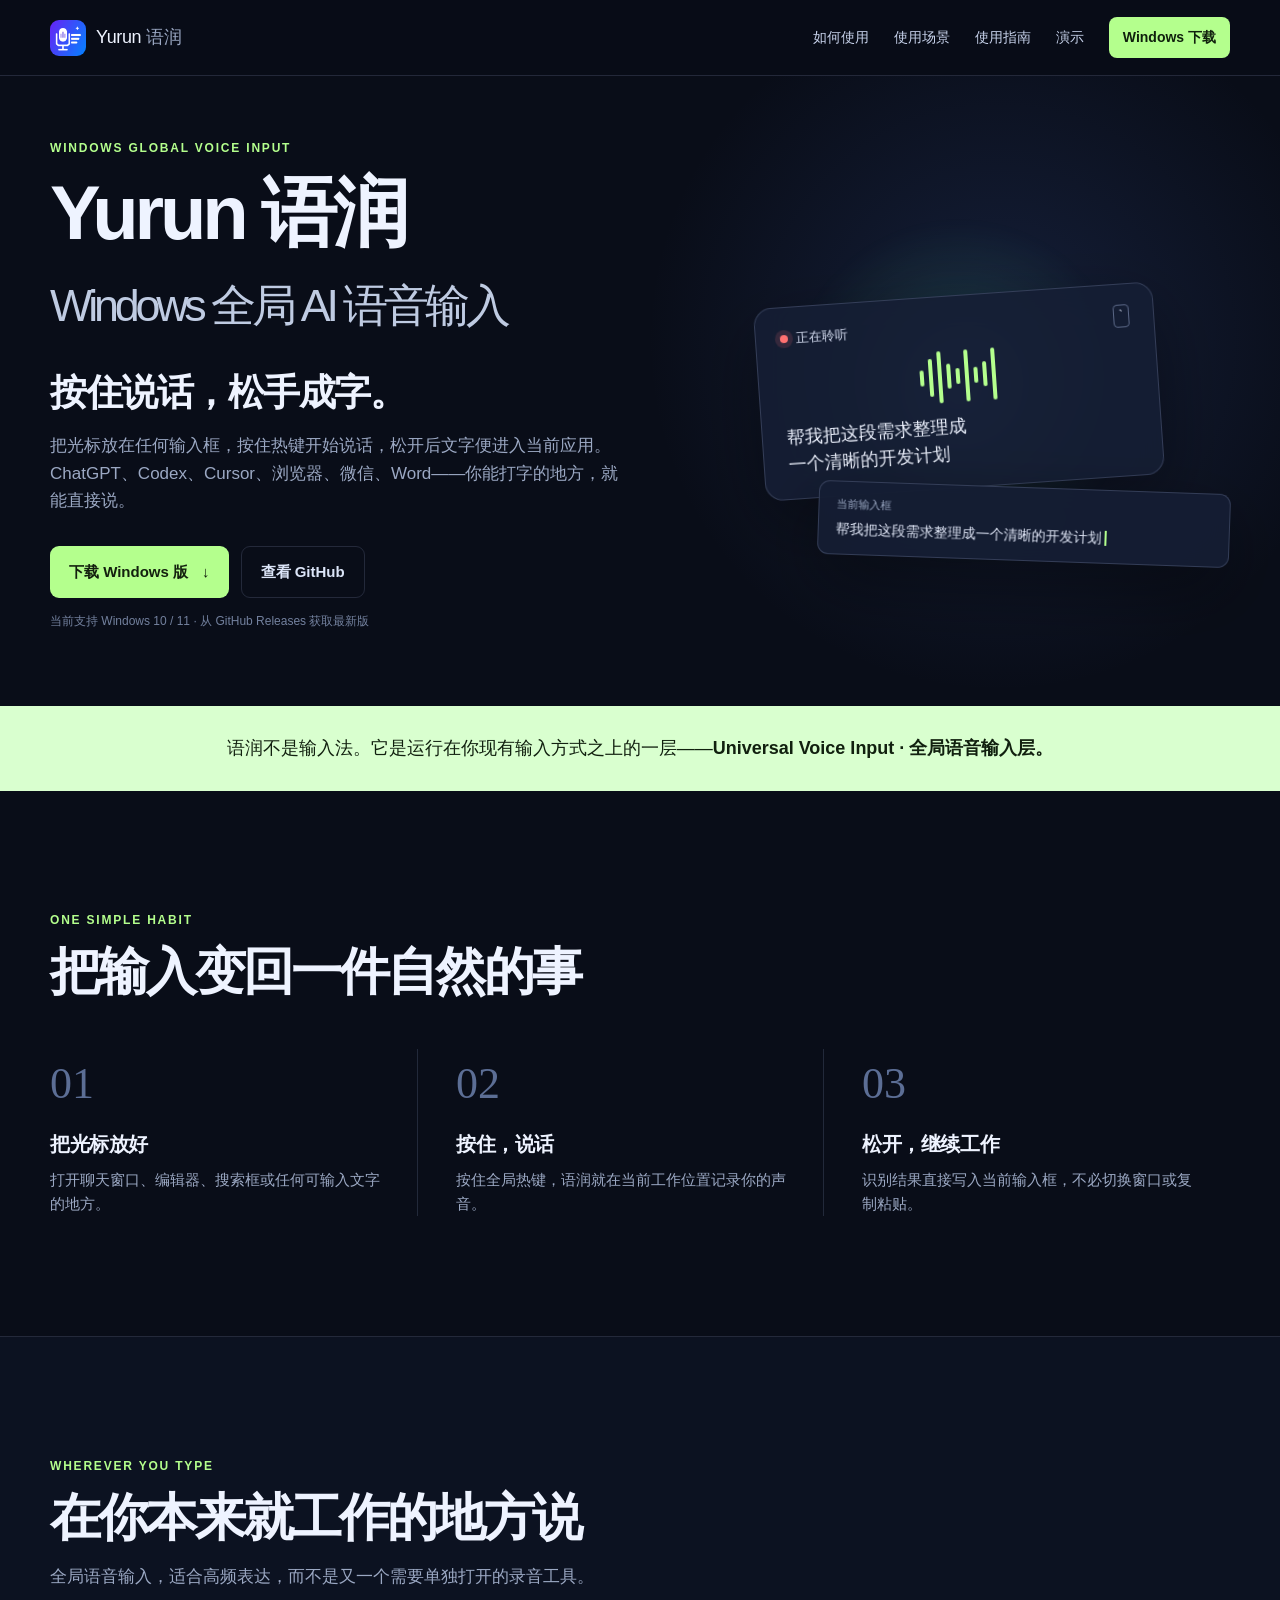
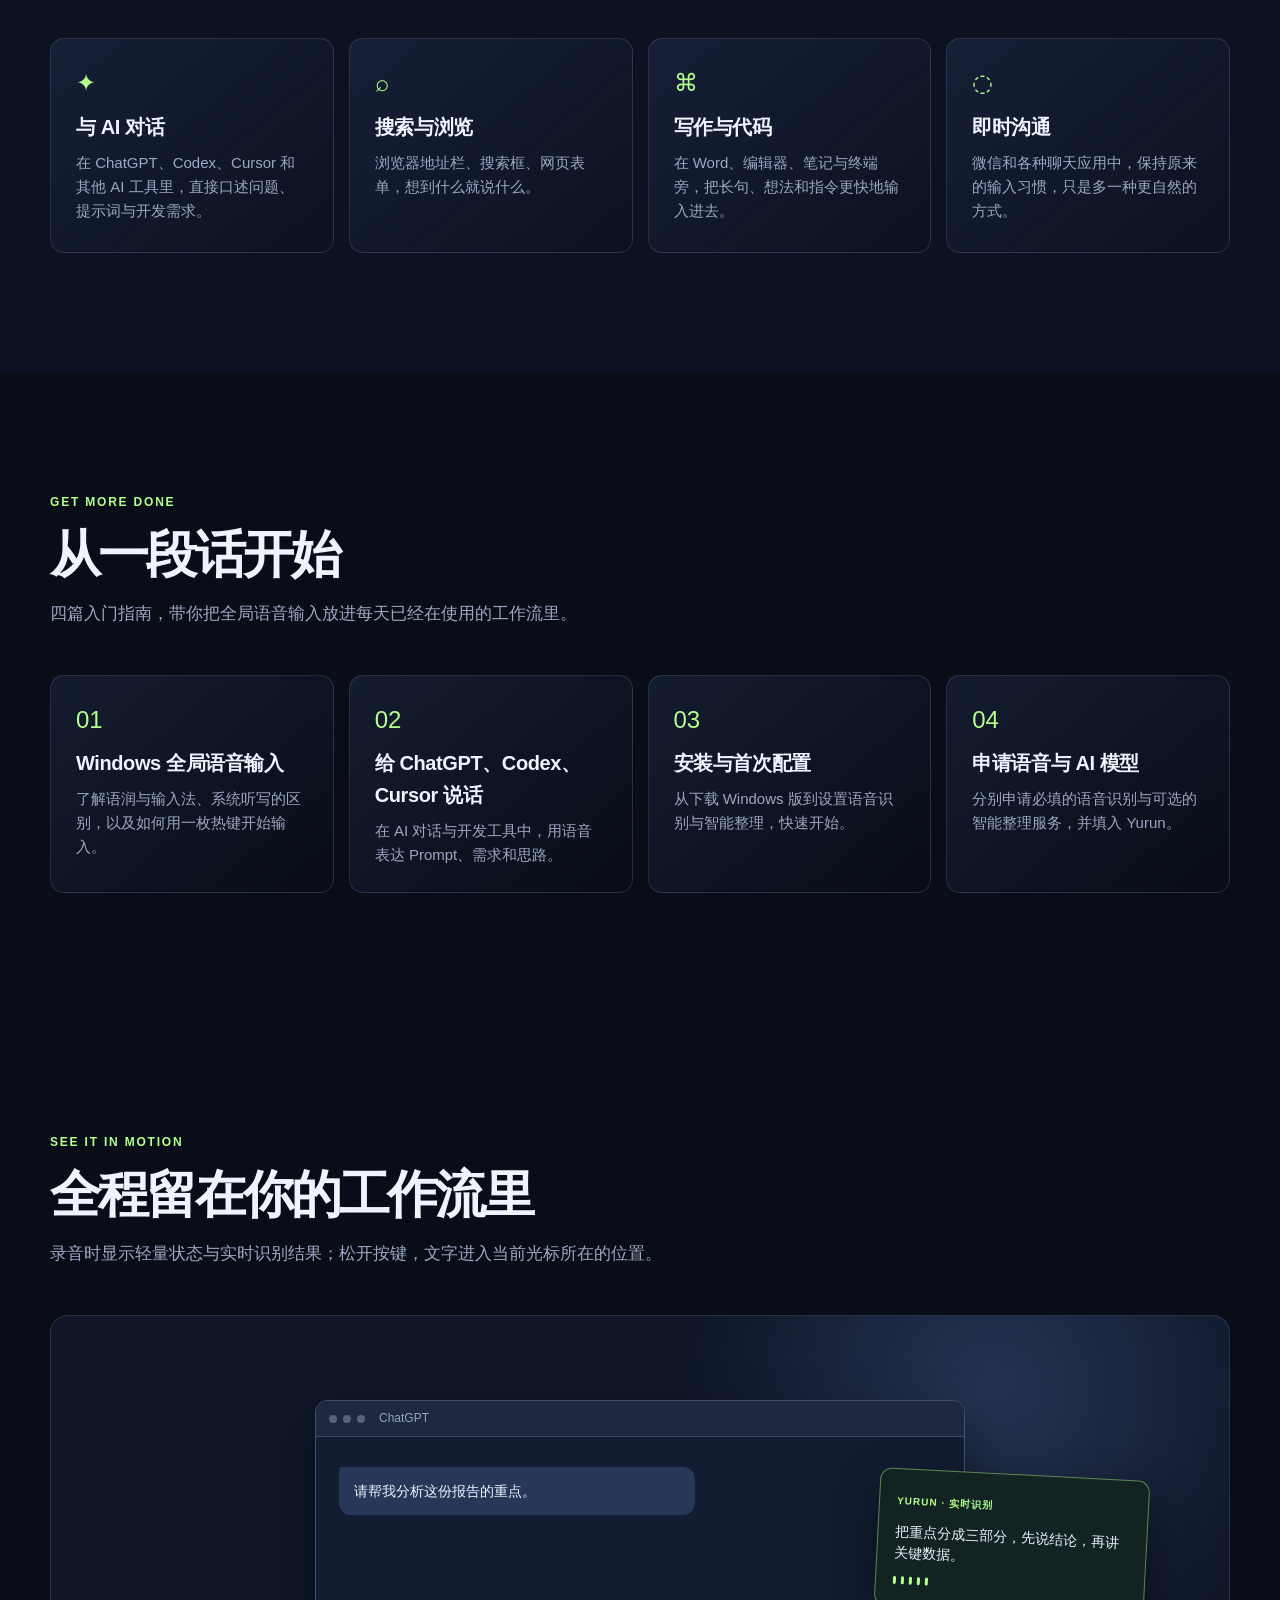
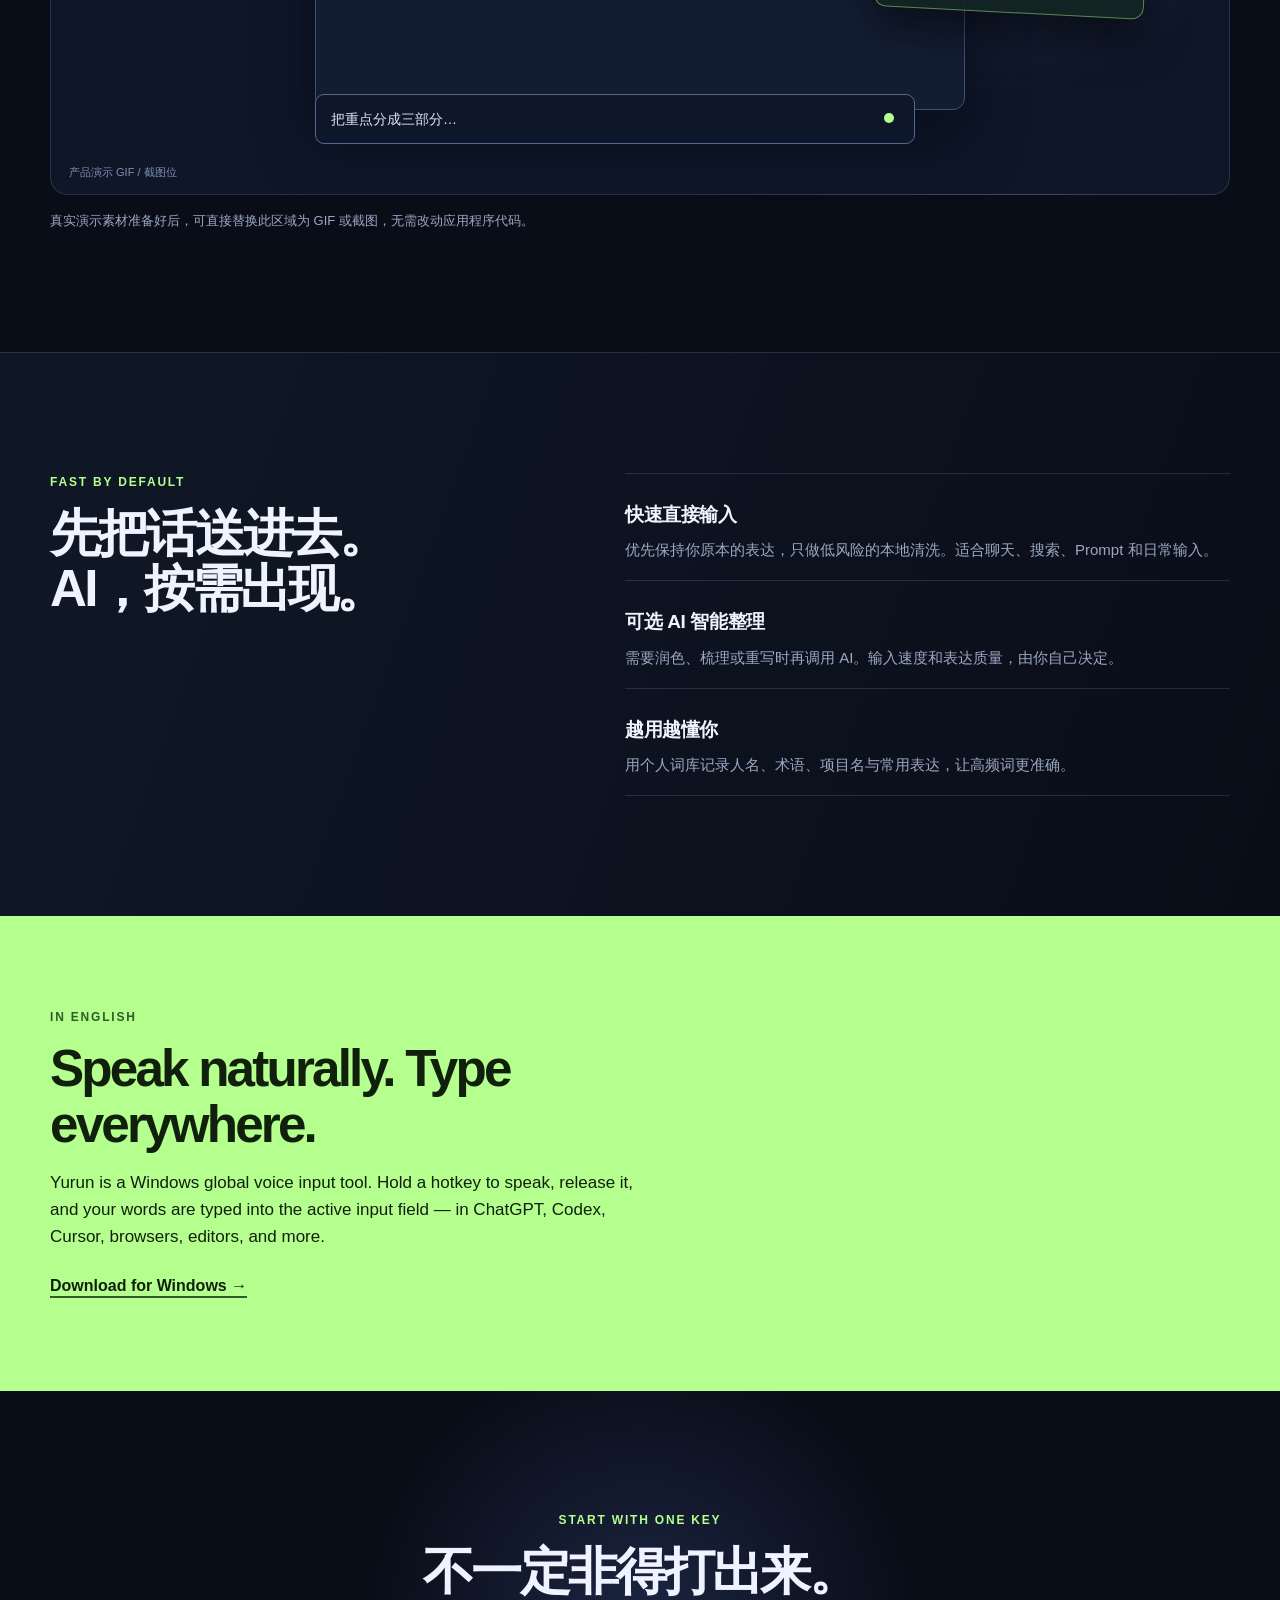
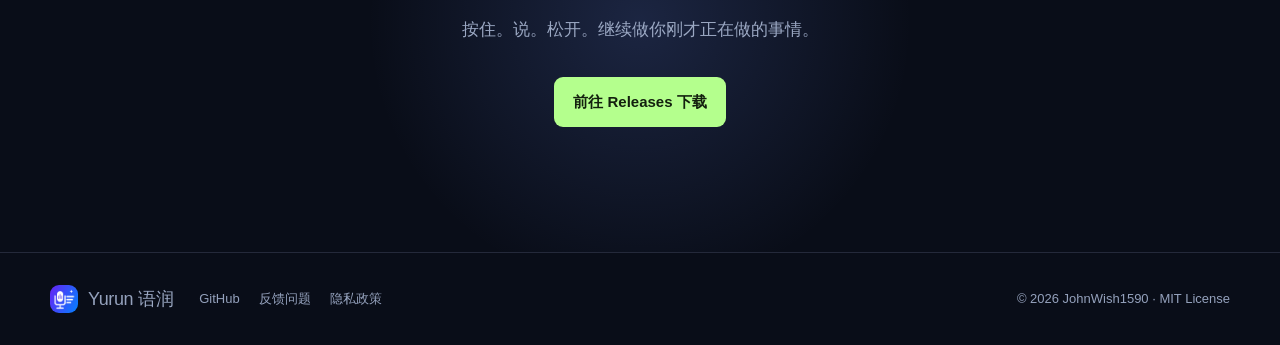
==== commit 2e9ff6ba: "fix: bust website icon cache" ====
--- a/website/index.html
+++ b/website/index.html
@@ -7,17 +7,17 @@
     <title>Yurun 语润 — Windows 全局 AI 语音输入</title>
     <meta name="description" content="Yurun 语润是一款 Windows 全局 AI 语音输入工具：按住说话，松手成字。在 ChatGPT、Codex、Cursor、浏览器、微信和任何可输入文字的地方直接使用语音输入。">
     <link rel="canonical" href="https://johnwish1590.github.io/Yurun/">
-    <link rel="icon" href="assets/icon.png" type="image/png">
+    <link rel="icon" href="assets/icon.png?v=20260830" type="image/png">
     <meta property="og:type" content="website">
     <meta property="og:site_name" content="Yurun 语润">
     <meta property="og:title" content="Yurun 语润 — Windows 全局 AI 语音输入">
     <meta property="og:description" content="按住说话，松手成字。在 Windows 的任何输入框中使用语音。">
     <meta property="og:url" content="https://johnwish1590.github.io/Yurun/">
-    <meta property="og:image" content="https://johnwish1590.github.io/Yurun/assets/icon.png">
+    <meta property="og:image" content="https://johnwish1590.github.io/Yurun/assets/icon.png?v=20260830">
     <meta name="twitter:card" content="summary">
     <meta name="twitter:title" content="Yurun 语润 — Windows 全局 AI 语音输入">
     <meta name="twitter:description" content="按住说话，松手成字。在 Windows 的任何输入框中使用语音。">
-    <meta name="twitter:image" content="https://johnwish1590.github.io/Yurun/assets/icon.png">
+    <meta name="twitter:image" content="https://johnwish1590.github.io/Yurun/assets/icon.png?v=20260830">
     <link rel="stylesheet" href="styles.css">
     <script type="application/ld+json">
       {
@@ -31,7 +31,7 @@
         "url": "https://johnwish1590.github.io/Yurun/",
         "downloadUrl": "https://github.com/JohnWish1590/Yurun/releases/latest",
         "softwareVersion": "1.3.0",
-        "image": "https://johnwish1590.github.io/Yurun/assets/icon.png",
+        "image": "https://johnwish1590.github.io/Yurun/assets/icon.png?v=20260830",
         "author": { "@type": "Organization", "name": "JohnWish1590" },
         "license": "https://github.com/JohnWish1590/Yurun/blob/main/LICENSE"
       }
@@ -40,7 +40,7 @@
   <body>
     <header class="site-header">
       <a class="brand" href="#top" aria-label="Yurun 语润首页">
-        <img src="assets/icon.png" width="36" height="36" alt="">
+        <img src="assets/icon.png?v=20260830" width="36" height="36" alt="">
         <span>Yurun <b>语润</b></span>
       </a>
       <nav aria-label="主导航">
@@ -136,6 +136,6 @@
 
       <section class="cta" aria-labelledby="cta-title"><p class="eyebrow">START WITH ONE KEY</p><h2 id="cta-title">不一定非得打出来。</h2><p>按住。说。松开。继续做你刚才正在做的事情。</p><a class="button button-primary" href="https://github.com/JohnWish1590/Yurun/releases/latest">前往 Releases 下载</a></section>
     </main>
-    <footer><a class="brand" href="#top"><img src="assets/icon.png" width="28" height="28" alt=""><span>Yurun <b>语润</b></span></a><div><a href="https://github.com/JohnWish1590/Yurun">GitHub</a><a href="https://github.com/JohnWish1590/Yurun/issues">反馈问题</a><a href="https://github.com/JohnWish1590/Yurun/blob/main/PRIVACY.md">隐私政策</a></div><p>© 2026 JohnWish1590 · MIT License</p></footer>
+    <footer><a class="brand" href="#top"><img src="assets/icon.png?v=20260830" width="28" height="28" alt=""><span>Yurun <b>语润</b></span></a><div><a href="https://github.com/JohnWish1590/Yurun">GitHub</a><a href="https://github.com/JohnWish1590/Yurun/issues">反馈问题</a><a href="https://github.com/JohnWish1590/Yurun/blob/main/PRIVACY.md">隐私政策</a></div><p>© 2026 JohnWish1590 · MIT License</p></footer>
   </body>
 </html>
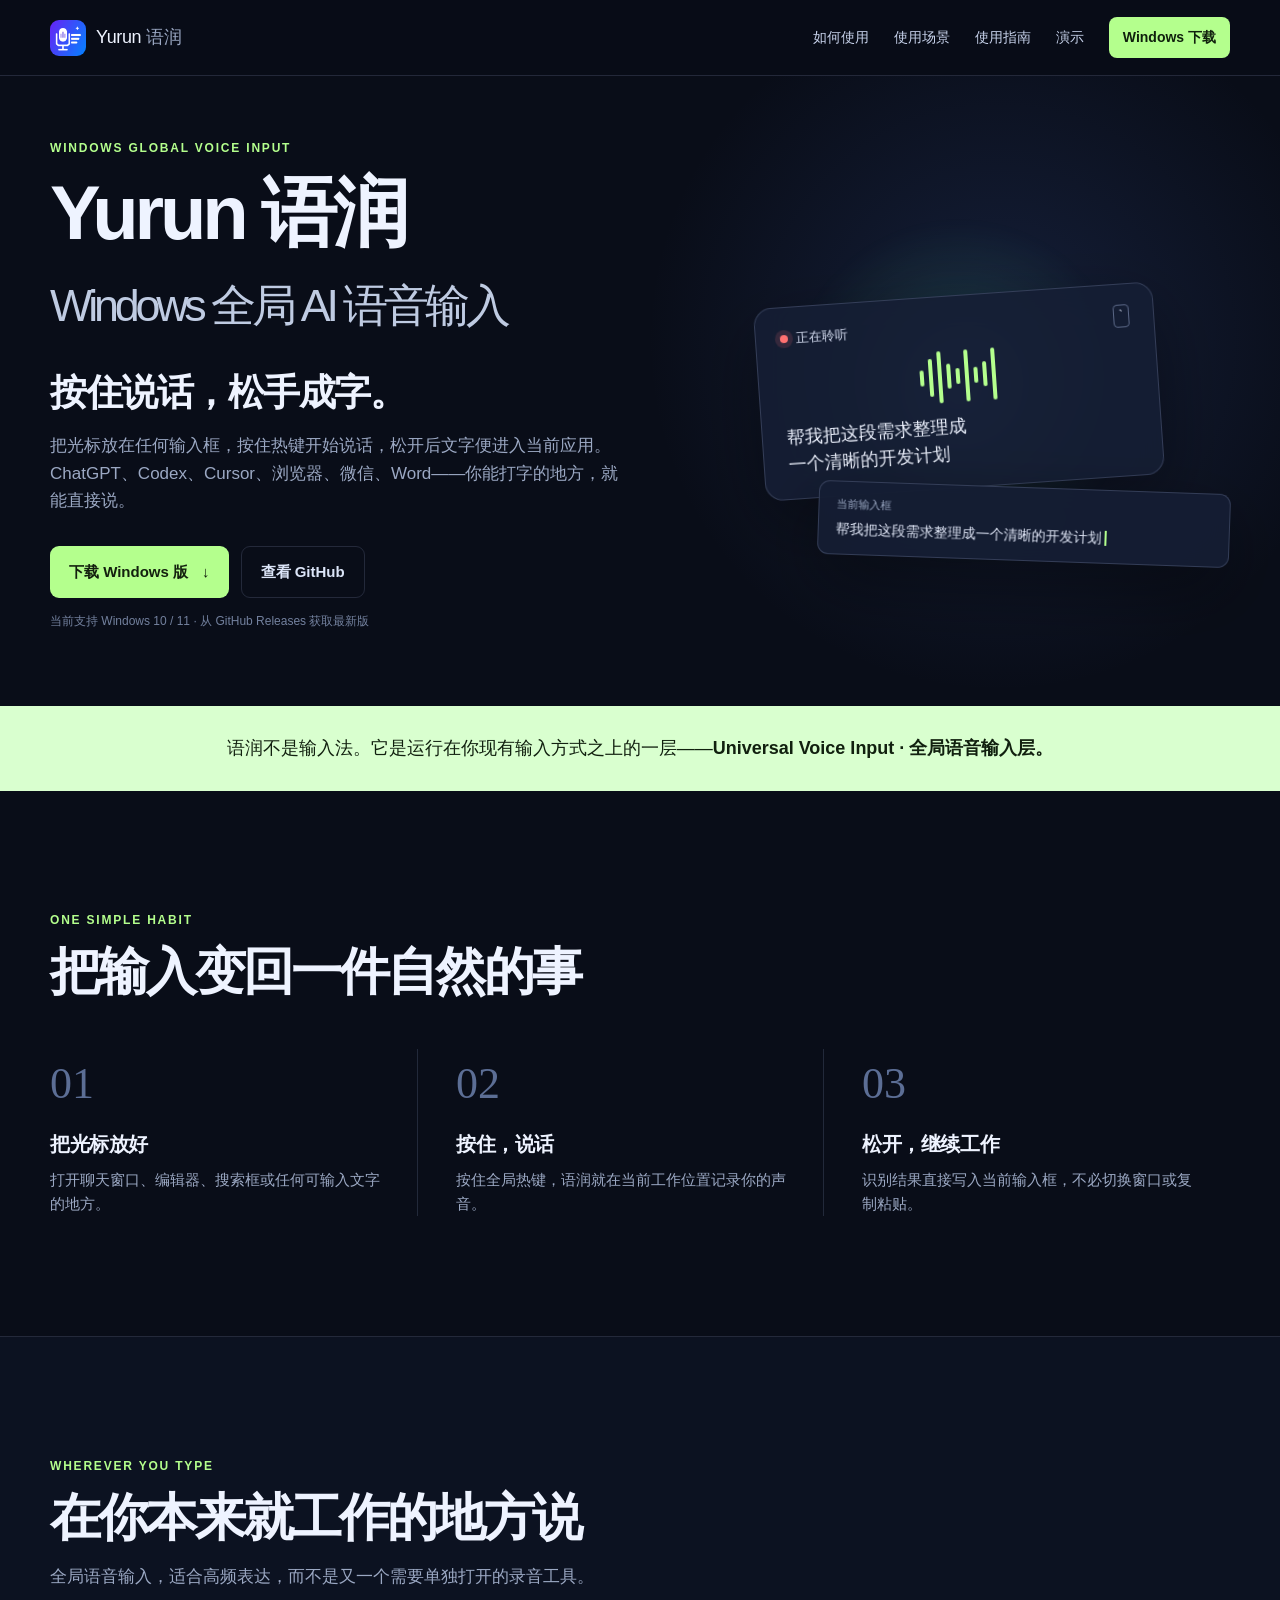
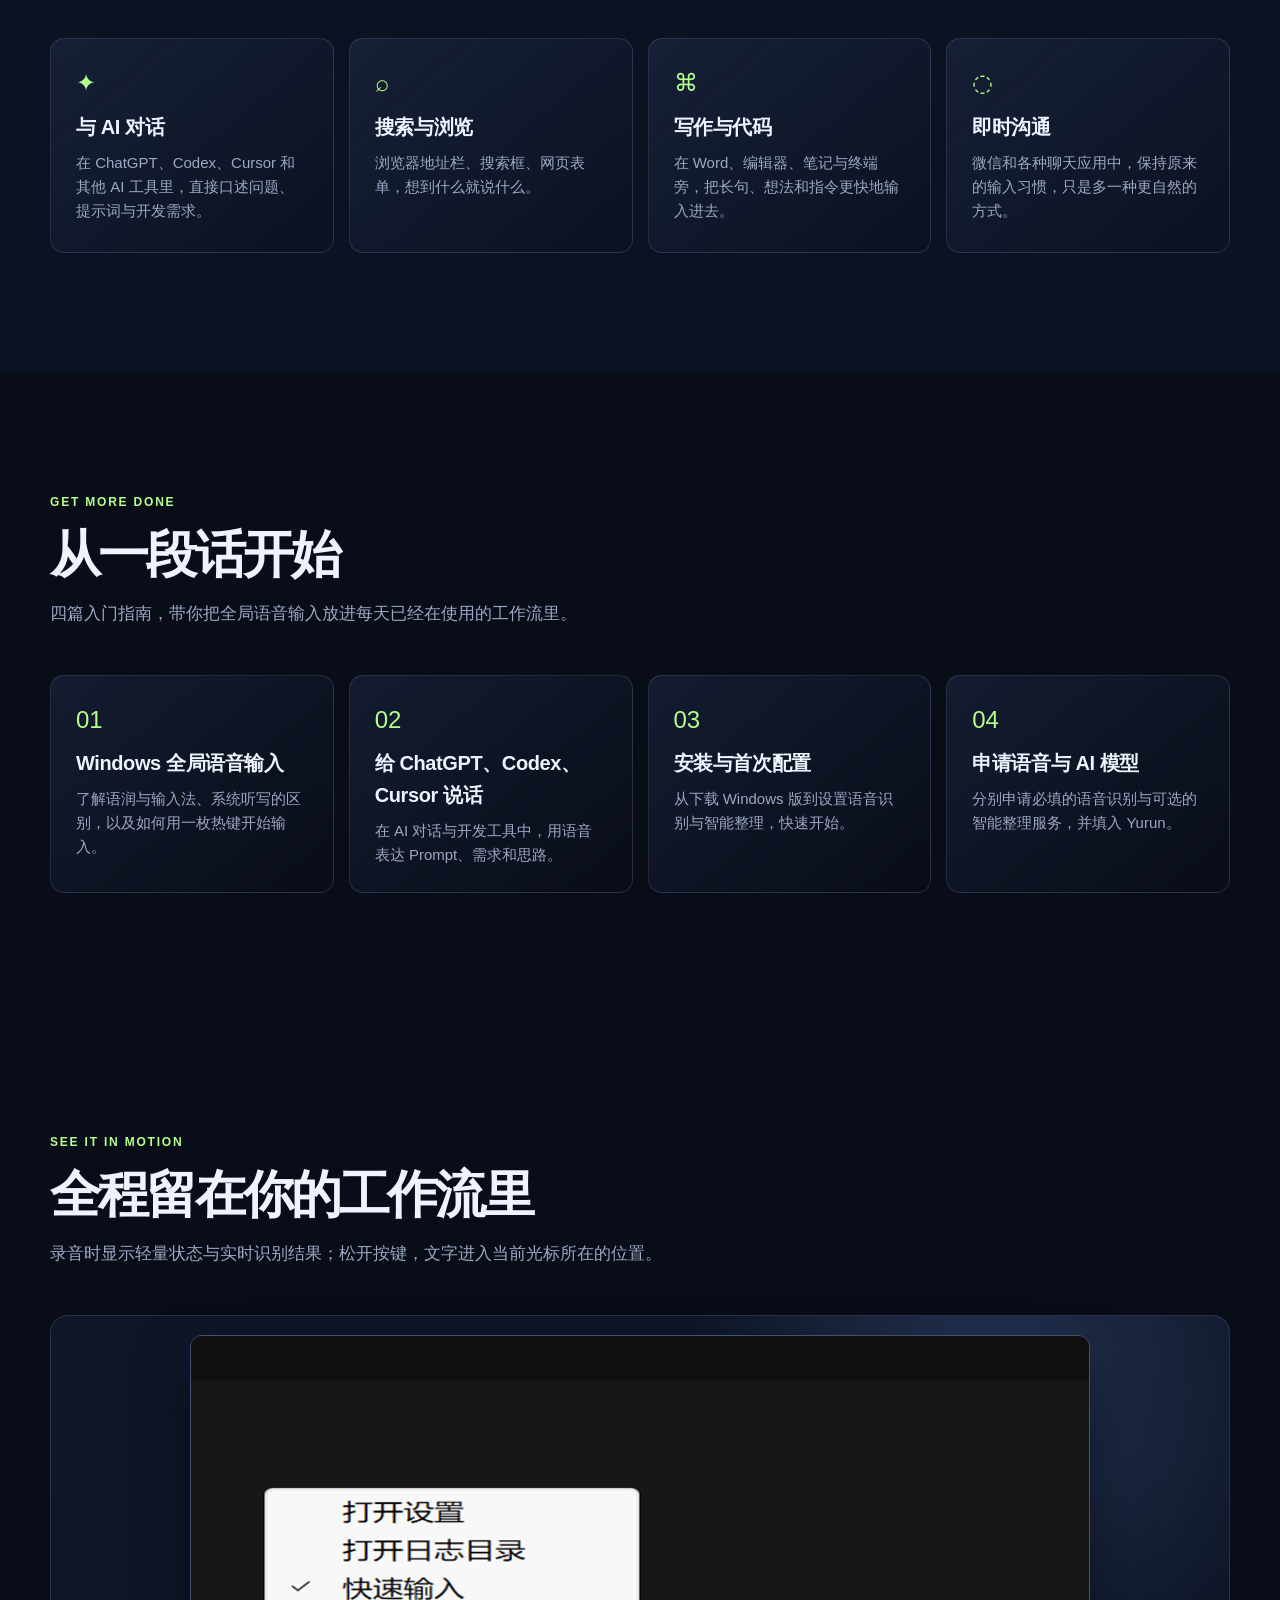
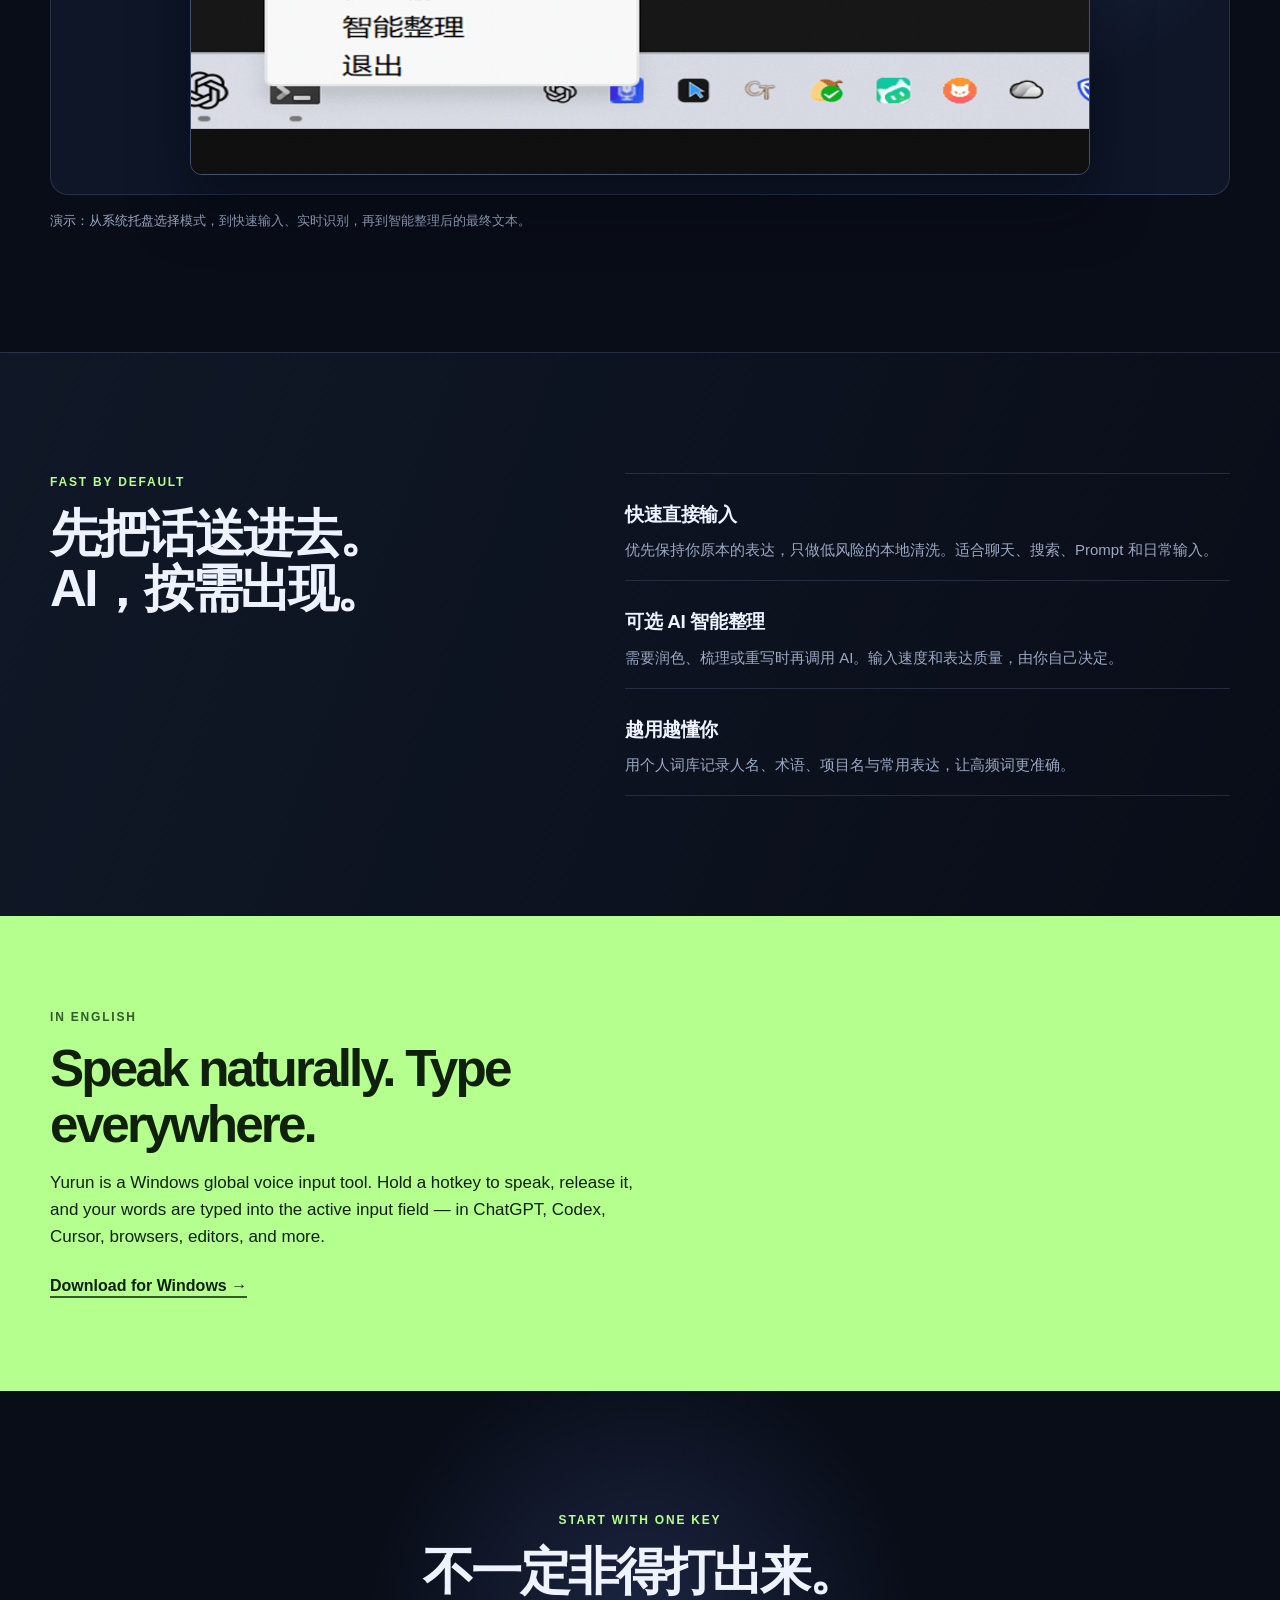
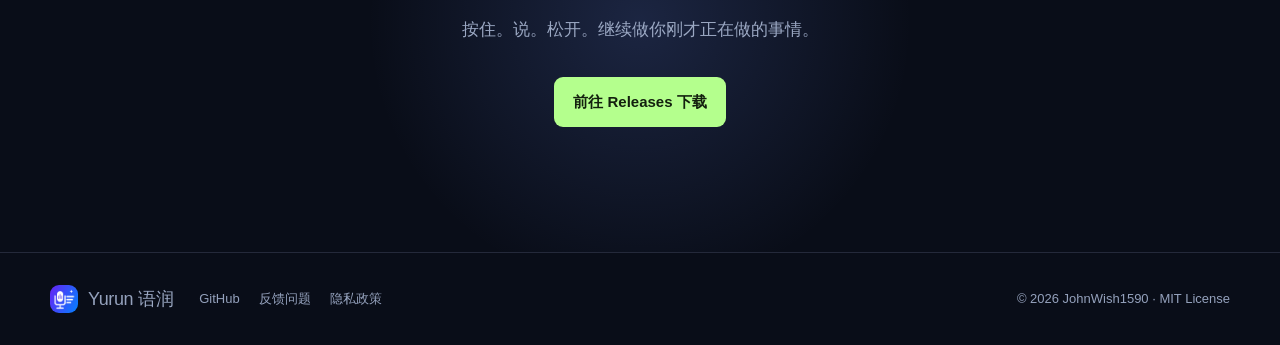
==== commit 72db3b0d: "docs: add real product demo GIF" ====
--- a/website/index.html
+++ b/website/index.html
@@ -19,6 +19,7 @@
     <meta name="twitter:description" content="按住说话，松手成字。在 Windows 的任何输入框中使用语音。">
     <meta name="twitter:image" content="https://johnwish1590.github.io/Yurun/assets/icon.png?v=20260830">
     <link rel="stylesheet" href="styles.css">
+    <link rel="stylesheet" href="demo.css">
     <script type="application/ld+json">
       {
         "@context": "https://schema.org",
@@ -112,16 +113,9 @@
       <section id="showcase" class="section showcase" aria-labelledby="showcase-title">
         <div class="section-heading"><p class="eyebrow">SEE IT IN MOTION</p><h2 id="showcase-title">全程留在你的工作流里</h2><p>录音时显示轻量状态与实时识别结果；松开按键，文字进入当前光标所在的位置。</p></div>
         <div class="showcase-frame">
-          <!-- Replace this demo panel with website/assets/yurun-demo.gif when a product recording is available. -->
-          <div class="demo-window">
-            <div class="window-bar"><span></span><span></span><span></span><b>ChatGPT</b></div>
-            <div class="chat-bubble">请帮我分析这份报告的重点。</div>
-            <div class="demo-composer"><span>把重点分成三部分…</span><i></i></div>
-          </div>
-          <div class="floating-transcript"><small>YURUN · 实时识别</small><p>把重点分成三部分，先说结论，再讲关键数据。</p><div class="mini-wave"><i></i><i></i><i></i><i></i><i></i></div></div>
-          <p class="media-note">产品演示 GIF / 截图位</p>
+          <img class="product-demo" src="assets/yurun-demo.gif?v=20260830" alt="Yurun 演示：在 ChatGPT 中快速输入、实时识别并进行智能整理">
         </div>
-        <p class="caption">真实演示素材准备好后，可直接替换此区域为 GIF 或截图，无需改动应用程序代码。</p>
+        <p class="caption">演示：从系统托盘选择模式，到快速输入、实时识别，再到智能整理后的最终文本。</p>
       </section>
 
       <section class="section modes" aria-labelledby="modes-title">
--- a/website/demo.css
+++ b/website/demo.css
@@ -0,0 +1,4 @@
+.showcase-frame{padding:18px}
+.product-demo{display:block;width:92%;max-width:900px;height:auto;max-height:440px;border:1px solid #405172;border-radius:12px;box-shadow:0 30px 55px #04071080}
+@media(max-width:800px){.product-demo{width:96%;max-height:340px}}
+@media(max-width:500px){.showcase-frame{padding:12px}.product-demo{width:100%;max-height:290px}}
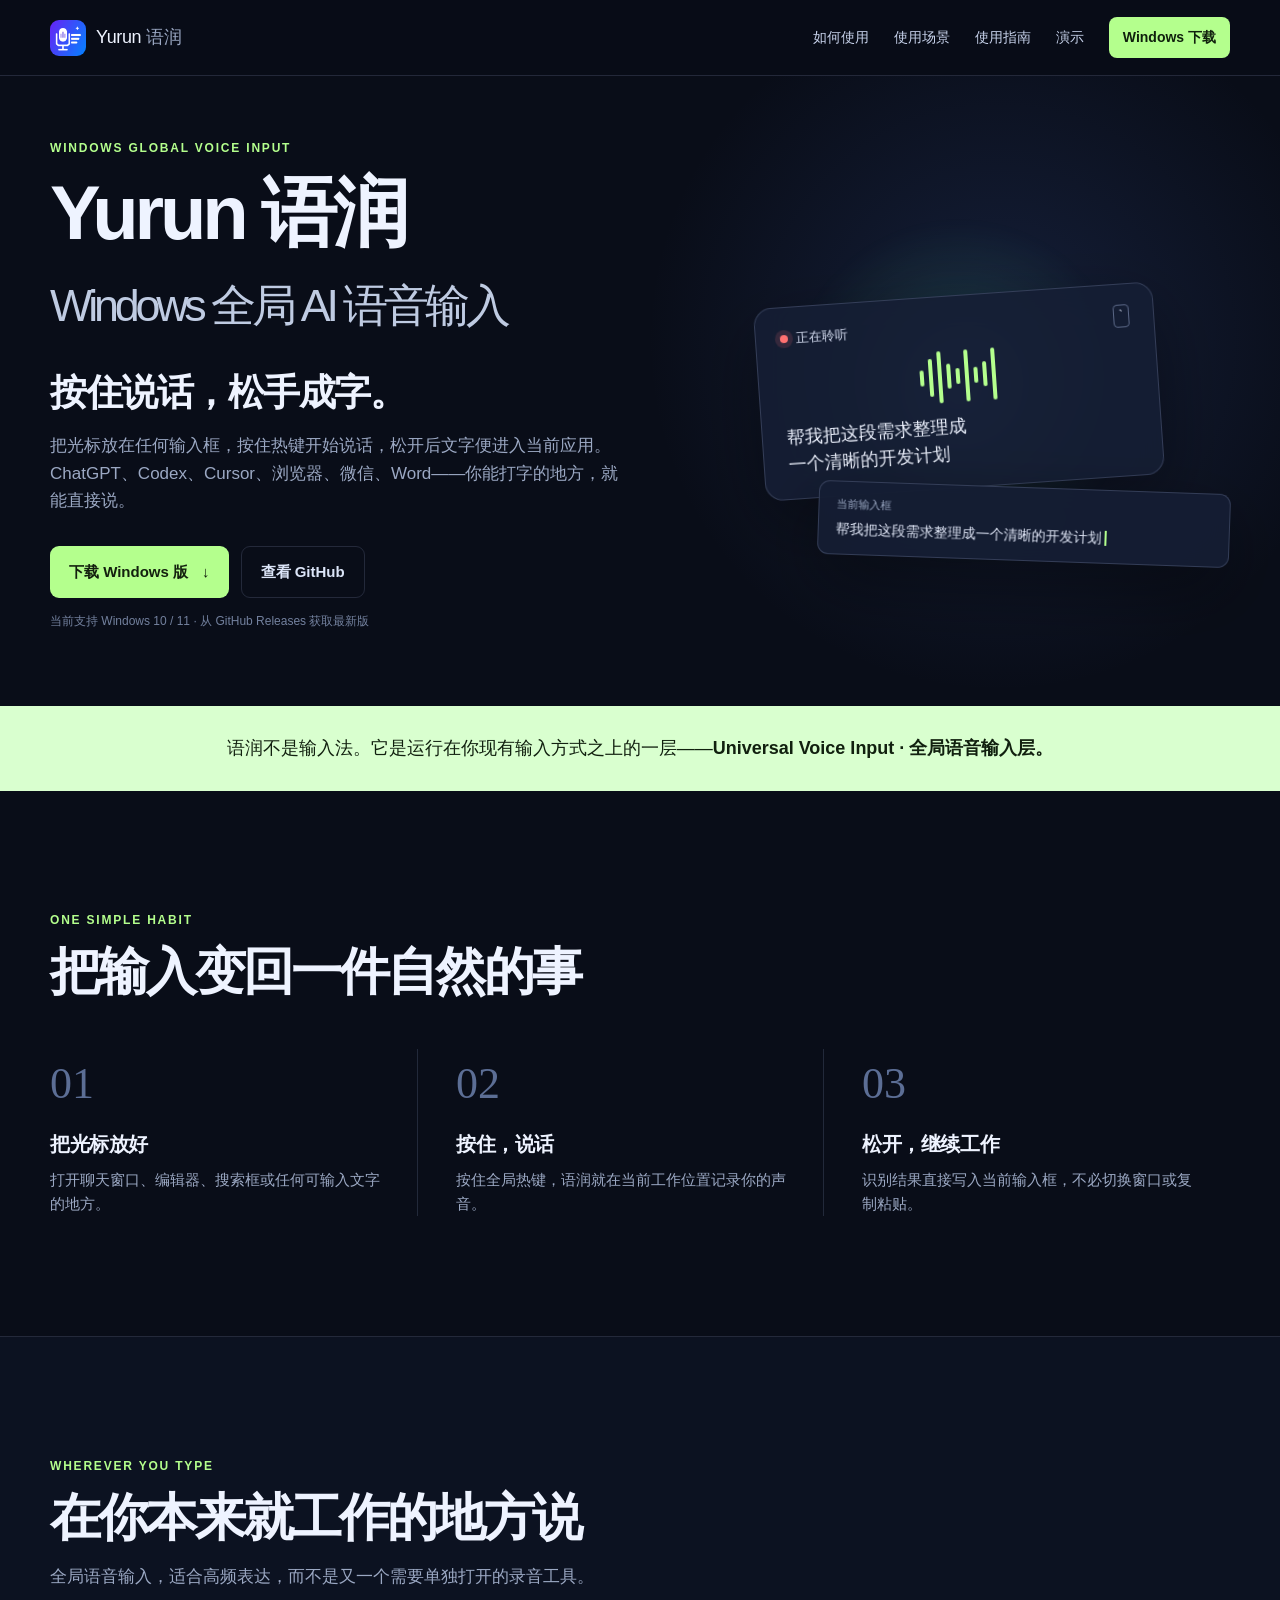
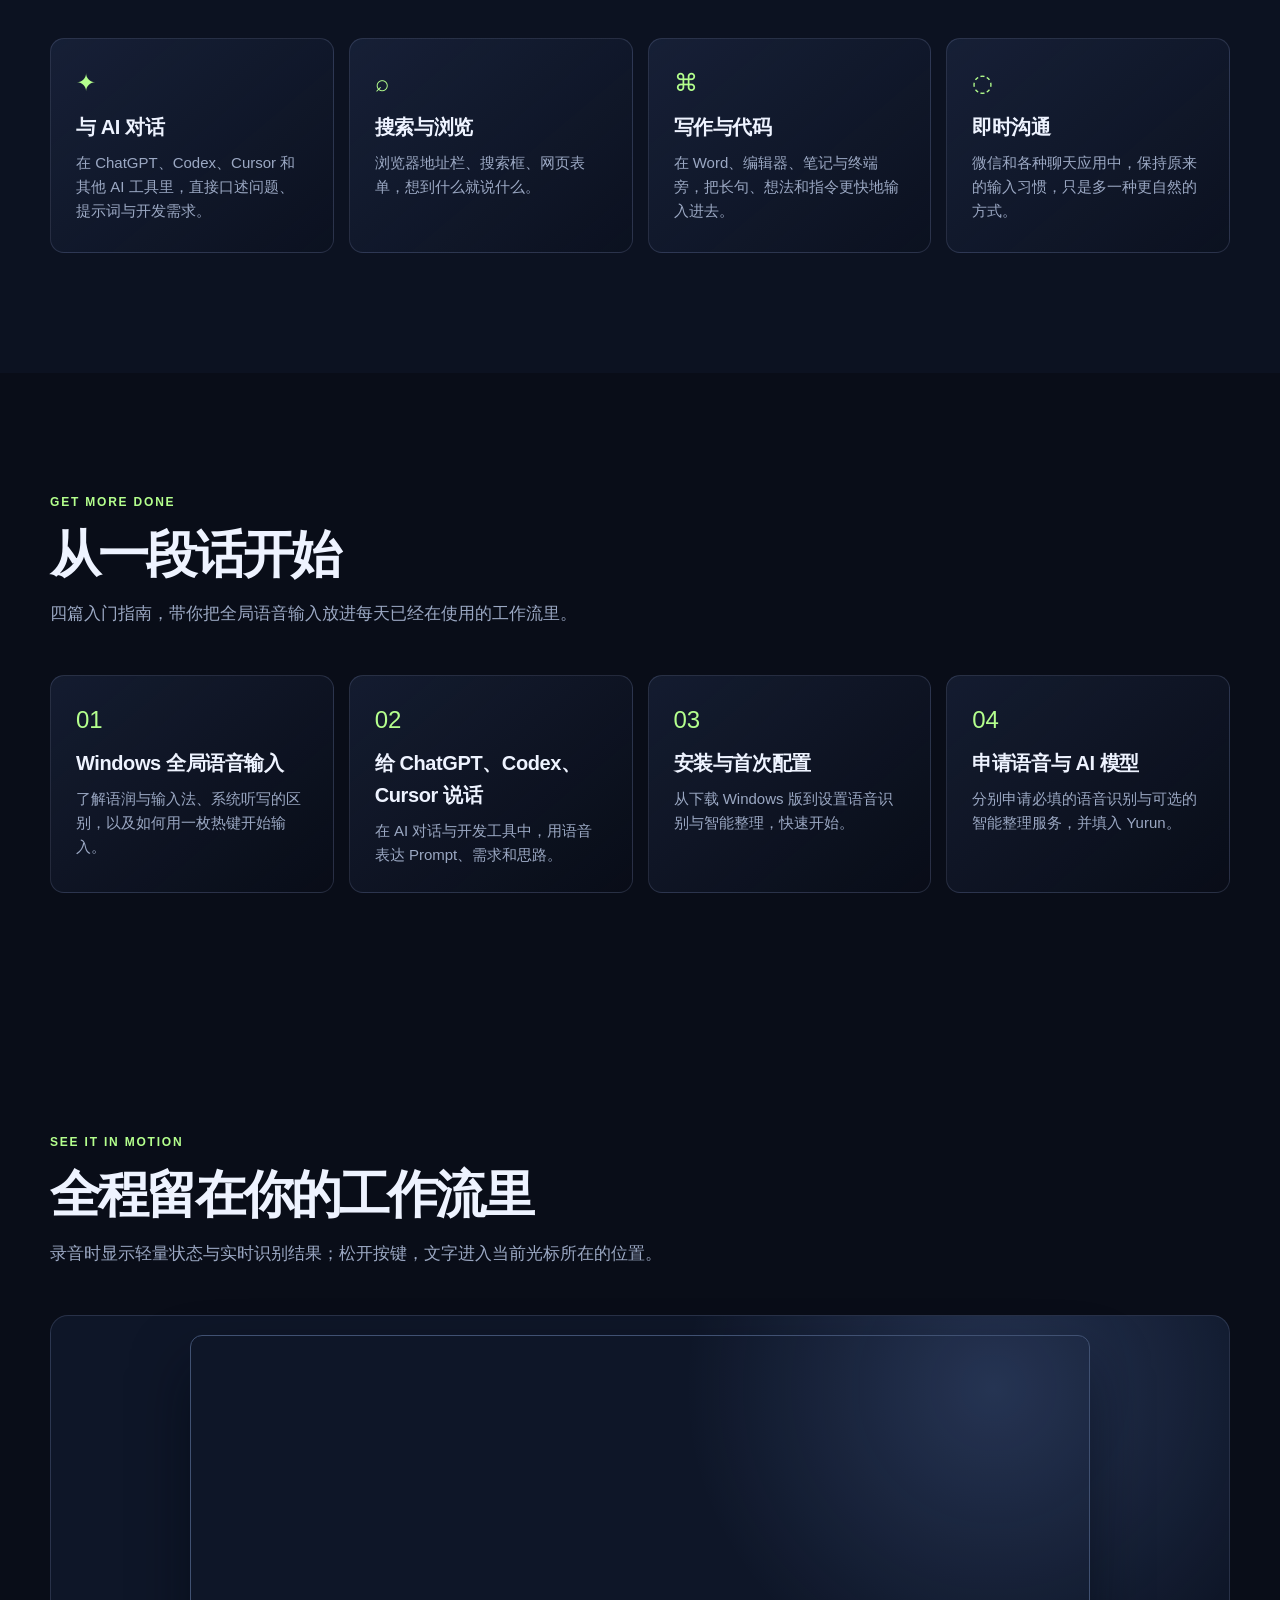
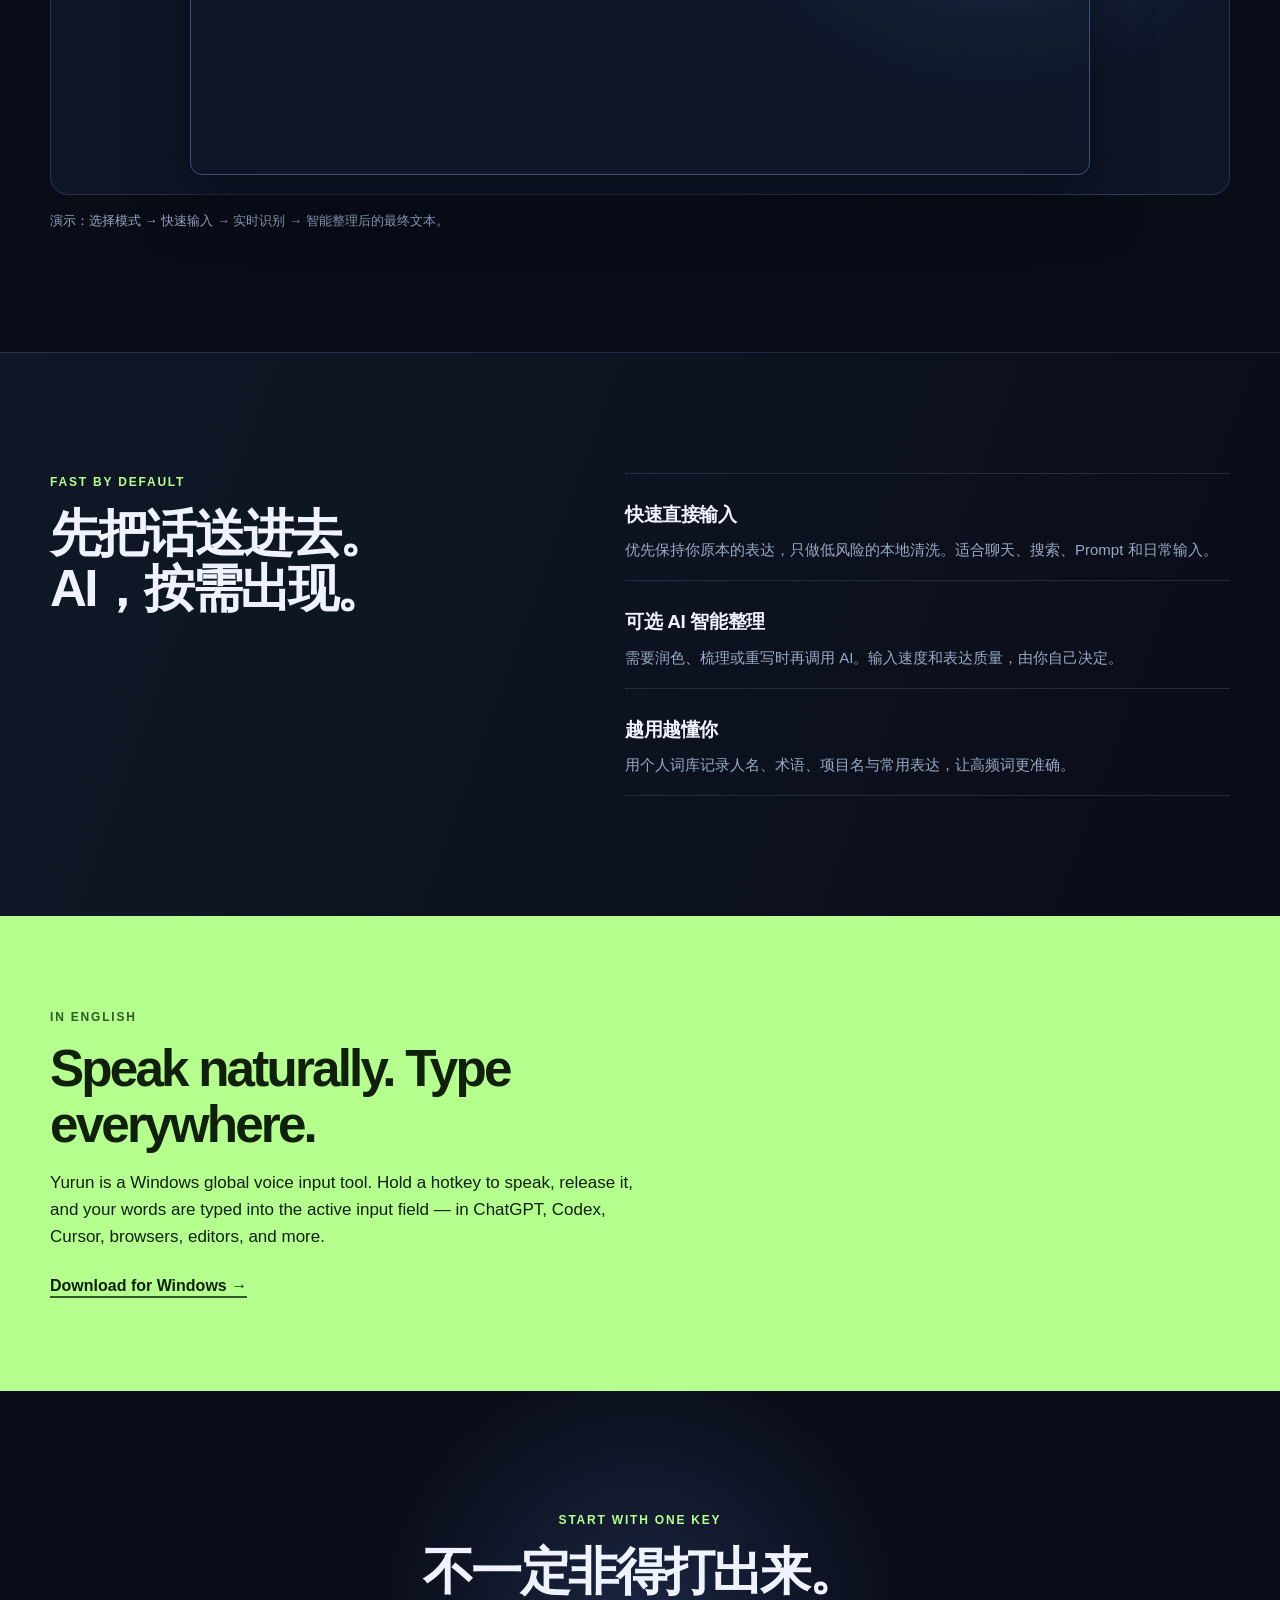
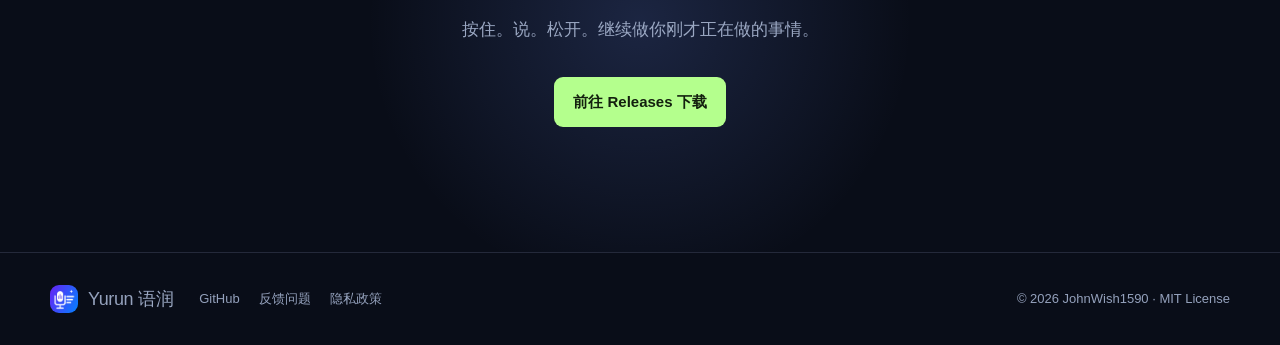
==== commit 6a6d4e9d: "docs: replace GIF with edited product demo video" ====
--- a/website/index.html
+++ b/website/index.html
@@ -113,9 +113,12 @@
       <section id="showcase" class="section showcase" aria-labelledby="showcase-title">
         <div class="section-heading"><p class="eyebrow">SEE IT IN MOTION</p><h2 id="showcase-title">全程留在你的工作流里</h2><p>录音时显示轻量状态与实时识别结果；松开按键，文字进入当前光标所在的位置。</p></div>
         <div class="showcase-frame">
-          <img class="product-demo" src="assets/yurun-demo.gif?v=20260830" alt="Yurun 演示：在 ChatGPT 中快速输入、实时识别并进行智能整理">
+          <video class="product-demo" autoplay loop muted playsinline preload="metadata" aria-label="Yurun 产品演示：选择输入模式、快速输入、实时识别与智能整理">
+            <source src="assets/yurun-product-demo.mp4?v=20260830" type="video/mp4">
+            你的浏览器不支持播放此演示视频。
+          </video>
         </div>
-        <p class="caption">演示：从系统托盘选择模式，到快速输入、实时识别，再到智能整理后的最终文本。</p>
+        <p class="caption">演示：选择模式 → 快速输入 → 实时识别 → 智能整理后的最终文本。</p>
       </section>
 
       <section class="section modes" aria-labelledby="modes-title">
